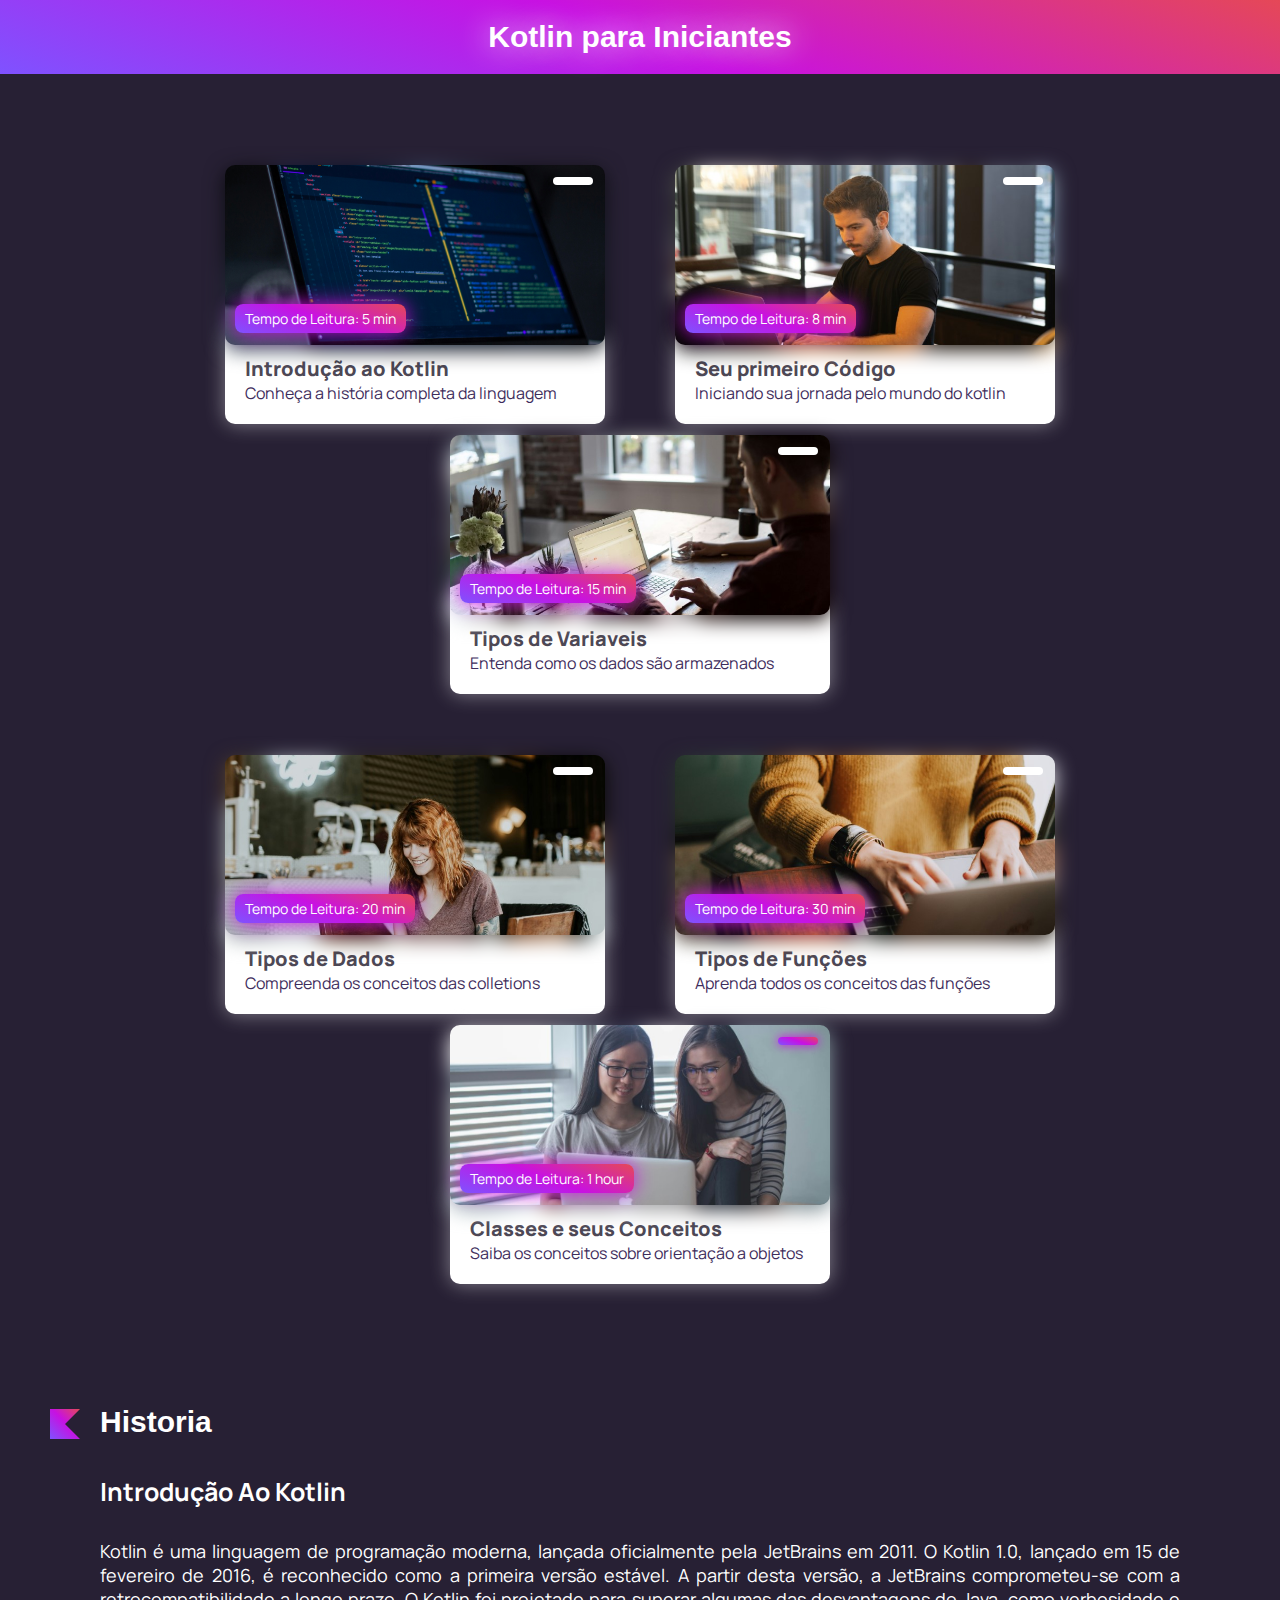
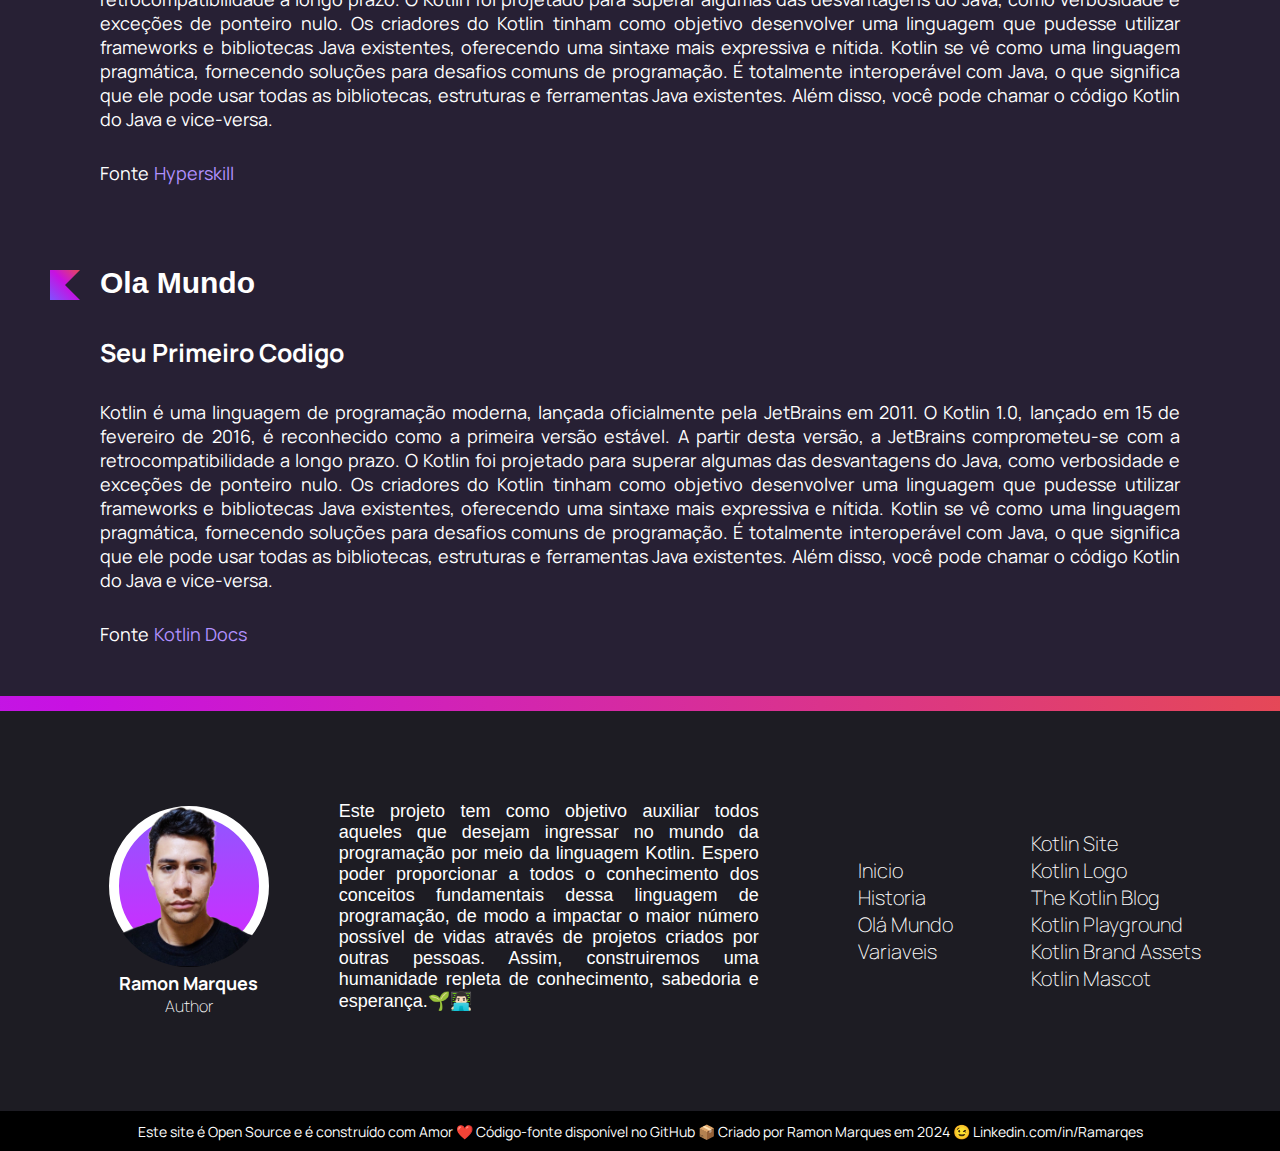
==== classes-e-seus-conceitos.html @ 58fe8369 "criando efeitos de menus" ====
<!DOCTYPE html>
<!-- Idioma usado no site -->
<html lang="pt">
<!--  Cabeçalho onde estão inserido algumas configurações e informações do site -->
<head>
    <!-- Padrão para reconhecimento de caracteres do portugues -->
    <meta charset="UTF-8">
    <!-- Nome do site na guia do navegador -->
    <title>Kotlin para Iniciantes</title>
    <!-- Icone do site na guia do navegador -->
    <link rel="shortcut icon" href="assets/favicon.ico" type="image/x-icon">
    <!-- Estilização do site, cores, tamanho, fontes etc. -->
    <link rel="stylesheet" href="./style.css">
    <!-- Fontes textuais usada para aplicar no estilo do site -->
    <link rel="preconnect" href="https:fonts.googleapis.com">
    <link rel="preconnect" href="https:fonts.gstatic.com" crossorigin>
    <link href="https:fonts.googleapis.com/css2?family=Open+Sans:ital,wght@0,300..800;1,300..800&family=Roboto:ital,wght@0,100;0,300;0,400;0,500;0,700;0,900;1,100;1,300;1,400;1,500;1,700;1,900&display=swap" rel="stylesheet">

    <link rel="preconnect" href="https://fonts.googleapis.com">
<link rel="preconnect" href="https://fonts.gstatic.com" crossorigin>
<link href="https://fonts.googleapis.com/css2?family=Manrope:wght@200..800&display=swap" rel="stylesheet">
</head>
<!-- Area onde é apresentado todo o conteudo do site -->
<body>

     <!-- titulo do site -->
    <header class="header-page">
        <h1 class="title-page">Kotlin para Iniciantes</h1>
    </header>
        <!--  Area dedicada aos cards que mostram os cursos -->
        <div class="cards-sections">
            <!-- Grupo de cards -->
            <!-- Primeira linha de cards -->
            <ul class="card-list">
                 <!-- Card individual -->
                 <!-- Inicio -->
                <a href="index.html" class="link-to-nother-page">
                    <li class="single-card">
                        <div class="image-and-time">
                            <div class="mark-read marked-read"></div>
                            <img src="assets/curse (1).jpg" class="card-image">
                            <img src="assets/curse (1).jpg" class="card-image-blur">
                            <p class="time-to-read">Tempo de Leitura: 5 min</p>
                        </div>
                        <div class="card-title-and-description">
                            <h3 class="card-title">Introdução ao Kotlin</h3>
                            <p class="card-description">Conheça a história completa da linguagem</p>
                        </div>
                    </li>
                </a>    
                <!-- Seu Primeiro Codigo -->
                <a href="seu-primeiro-codigo.html" class="link-to-nother-page">
                    <li class="single-card">
                        <div class="image-and-time">
                            <div class="mark-read marked-read"></div>
                            <img src="assets/curse (2).jpg" class="card-image">
                            <img src="assets/curse (2).jpg" class="card-image-blur">
                            <p class="time-to-read">Tempo de Leitura: 8 min</p>
                        </div>
                        <div class="card-title-and-description">
                            <h3 class="card-title">Seu primeiro Código</h3>
                            <p class="card-description">Iniciando sua jornada pelo mundo do kotlin</p>
                        </div>
                    </li>
                </a>
                <!-- Tipos de Variaveis -->
                <a href="tipos-de-variaveis.html" class="link-to-nother-page">
                    <li class="single-card">
                        <div class="image-and-time">
                            <div class="mark-read marked-read"></div>
                            <img src="assets/curse (3).jpg" class="card-image">
                            <img src="assets/curse (3).jpg" class="card-image-blur">
                            <p class="time-to-read">Tempo de Leitura: 15 min</p>
                        </div>
                        <div class="card-title-and-description">
                            <h3 class="card-title">Tipos de Variaveis</h3>
                            <p class="card-description">Entenda como os dados são armazenados</p>
                        </div>
                    </li>
                </a>
           </ul>
           <!-- Segunda linha de cards -->
           <ul class="card-list">
            <!-- Card individual -->
            <!-- Tipos de Dados -->
                <a href="tipos-de-dados.html" class="link-to-nother-page">
                    <li class="single-card">
                        <div class="image-and-time">
                            <div class="mark-read marked-read"></div>
                            <img src="assets/curse (4).jpg" class="card-image">
                            <img src="assets/curse (4).jpg" class="card-image-blur">
                            <p class="time-to-read">Tempo de Leitura: 20 min</p>
                        </div>
                        <div class="card-title-and-description">
                            <h3 class="card-title">Tipos de Dados</h3>
                            <p class="card-description">Compreenda os conceitos das colletions</p>
                        </div>
                    </li>
                </a>
                <a href="tipos-de-funcoes.html" class="link-to-nother-page">
                    <li class="single-card">
                        <div class="image-and-time">
                            <div class="mark-read marked-read"></div>
                            <img src="assets/curse (5).jpg" class="card-image">
                            <img src="assets/curse (5).jpg" class="card-image-blur">
                            <p class="time-to-read">Tempo de Leitura: 30 min</p>
                        </div>
                        <div class="card-title-and-description">
                            <h3 class="card-title">Tipos de Funções</h3>
                            <p class="card-description">Aprenda todos os conceitos das funções</p>
                        </div>
                    </li>
                </a>    
                <!-- Classes e Seus Conceitos -->
                <a href="classes-e-seus-conceitos.html" class="link-to-nother-page">
                    <li class="single-card">
                        <div class="image-and-time">
                            <div class="mark-read mard-reading"></div>
                            <img src="assets/curse (6).jpg" class="card-image">
                            <img src="assets/curse (6).jpg" class="card-image-blur">
                            <p class="time-to-read">Tempo de Leitura: 1 hour</p>
                        </div>
                        <div class="card-title-and-description">
                            <h3 class="card-title">Classes e seus Conceitos</h3>
                            <p class="card-description">Saiba os conceitos sobre orientação a objetos</p>
                        </div>
                    </li>
                </a>
            </ul>
        </div>


<!-- Modelo base para criar um modulo -->
 <!-- Espaço em volta das seções onde é aplicado a distancia entre os modulos. -->
    <!-- <div class="area-module">
        Cabeçalho do modulo do curso
        <div class="section-header">
            Logo kotlin a lado esquerdo do titulo do modulo do curso
            <img src="./assets/Kotlin Full Color Logo Mark RGB.svg" class="side-logo">
            Titulo do modulo
            <h3 class="section-title">module name</h3>
        </div>
        Conteudo do modulo
        <div class="module-content">
            Titulo do conteudo abordado
            <h3 class="content-curse-title">title content</h3>
            Conteudo do modulo abordado
            <p class="content-curse">
                content here!
            </p>
            fonte de ferencia das informações
            <div class="font-section">
                <p class="fonte-reference">fonte</p>
                <a href="https://" target="_blank" class="fonte-name">name</a>
            </div>
        </div>
    </div> -->

    <!-- Espaço em volta das seções onde é aplicado a distancia entre os modulos. -->
    <div class="area-module" id="historia">
        <!-- Cabeçalho do modulo do curso-->
        <div class="section-header">
            <!-- Logo kotlin a lado esquerdo do titulo do modulo do curso -->
            <img src="./assets/Kotlin Full Color Logo Mark RGB.svg" class="side-logo">
            <!-- Titulo do modulo -->
            <h3 class="section-title">historia</h3>
        </div>
        <!-- Conteudo do modulo -->
        <div class="module-content">
            <!-- Titulo do conteudo abordado -->
            <h3 class="content-curse-title">introdução ao kotlin</h3>
            <!-- Conteudo do modulo abordado -->
            <p class="content-curse">
                Kotlin é uma linguagem de programação moderna, lançada oficialmente pela JetBrains em 2011. O Kotlin 1.0, lançado em 15 de fevereiro de 2016, é reconhecido como a primeira versão estável. A partir desta versão, a JetBrains comprometeu-se com a retrocompatibilidade a longo prazo. O Kotlin foi projetado para superar algumas das desvantagens do Java, como verbosidade e exceções de ponteiro nulo. Os criadores do Kotlin tinham como objetivo desenvolver uma linguagem que pudesse utilizar frameworks e bibliotecas Java existentes, oferecendo uma sintaxe mais expressiva e nítida.
                Kotlin se vê como uma linguagem pragmática, fornecendo soluções para desafios comuns de programação. É totalmente interoperável com Java, o que significa que ele pode usar todas as bibliotecas, estruturas e ferramentas Java existentes. Além disso, você pode chamar o código Kotlin do Java e vice-versa.
           </p>
            <!-- fonte de ferencia das informações -->
            <div class="font-section">
                <p class="fonte-reference">fonte</p>
                <a href="https://hyperskill.org/" target="_blank" class="fonte-name">hyperskill</a>
            </div>
        </div>
    </div>

    <div class="area-module" id="olamundo">
        <!-- Cabeçalho do modulo do curso-->
        <div class="section-header">
            <!-- Logo kotlin a lado esquerdo do titulo do modulo do curso -->
            <img src="./assets/Kotlin Full Color Logo Mark RGB.svg" class="side-logo">
            <!-- Titulo do modulo -->
            <h3 class="section-title">ola mundo</h3>
        </div>
        <!-- Conteudo do modulo -->
        <div class="module-content">
            <!-- Titulo do conteudo abordado -->
            <h3 class="content-curse-title">seu primeiro codigo</h3>
            <!-- Conteudo do modulo abordado -->
            <p class="content-curse">
                Kotlin é uma linguagem de programação moderna, lançada oficialmente pela JetBrains em 2011. O Kotlin 1.0, lançado em 15 de fevereiro de 2016, é reconhecido como a primeira versão estável. A partir desta versão, a JetBrains comprometeu-se com a retrocompatibilidade a longo prazo. O Kotlin foi projetado para superar algumas das desvantagens do Java, como verbosidade e exceções de ponteiro nulo. Os criadores do Kotlin tinham como objetivo desenvolver uma linguagem que pudesse utilizar frameworks e bibliotecas Java existentes, oferecendo uma sintaxe mais expressiva e nítida.
                Kotlin se vê como uma linguagem pragmática, fornecendo soluções para desafios comuns de programação. É totalmente interoperável com Java, o que significa que ele pode usar todas as bibliotecas, estruturas e ferramentas Java existentes. Além disso, você pode chamar o código Kotlin do Java e vice-versa.
           </p>
            <!-- fonte de ferencia das informações -->
            <div class="font-section">
                <p class="fonte-reference">fonte</p>
                <a href="https://kotlinlang.org/docs/kotlin-tour-hello-world.html" target="_blank" class="fonte-name">kotlin docs</a>
            </div>
        </div>
    </div>

  
    <!-- <div id="historia"></div>
        <div class="section-header">
            <img src="./assets/Kotlin Full Color Logo Mark RGB.svg" class="mini-logo">
            <h3 class="module-title">historia</h3>
        </div>
        <div class="about-koltin">
            <p>Kotlin é uma linguagem de programação moderna e versátil que pode ser aplicada em diversas atividades. Aqui estão algumas delas:</p>
            <br>
            <p><strong>📱Desenvolvimento Android:</strong> <br> Em 2017, o time do Android da Google oficialmente anunciou o Kotlin como a principal linguagem de programação para o desenvolvimento de aplicações Android, adicionando-a à lista de linguagens suportadas. Portanto, o Kotlin é amplamente utilizado para criar aplicativos Android.</p>
            <br>
            <p><strong> 👨🏻‍💻Desenvolvimento Web:</strong> <br> O Kotlin também pode ser usado para desenvolver aplicativos web e back-ends. Sua sintaxe semelhante ao Java facilita a transição para desenvolvedores familiarizados com essa linguagem.</p>
            <br>
            <p><strong>🖥️Desenvolvimento Desktop:</strong> <br>  Você pode criar aplicativos desktop usando Kotlin. Ele oferece recursos avançados, como programação funcional e expressões lambda, tornando o desenvolvimento mais eficiente.</p>
            <br>
            <p><strong>☕Desenvolvimento de Aplicações para a JVM:</strong> <br>  O Kotlin é compatível com a plataforma Java e pode ser executado em máquinas virtuais Java (JVM). Isso significa que você pode aproveitar bibliotecas existentes em Java para seus projetos Kotlin.</p>
            <br>
            <p>Em resumo, o Kotlin é uma escolha sólida para desenvolvedores que desejam escrever código de forma concisa, segura e eficiente em várias áreas, incluindo Android, web e desktop! 🚀👩‍💻</p>
        </div>
    <div class="section-header">
        <img src="./assets/Kotlin Full Color Logo Mark RGB.svg" class="mini-logo">
        <h3 class="module-title" id="olamundo">olá mundo</h3>
    </div>
<pre class="box-code">
<span class="fun">fun</span> <span class="main">main</span>() {
    println(<span class="println-text">"Hello, world!"</span>)
    <span class="comment"> Hello, world!</span>
}
</pre>

<div class="section-header">
    <img src="./assets/Kotlin Full Color Logo Mark RGB.svg" class="mini-logo">
    <h3 class="module-title" id="variaveis">variaveis</h3>
</div> -->

<!-- Parte final do site -->
<div class="footer-page">
    <div class="menu-curse">
        <div class="kotlin-curse-description">
            <div class="author-name-photo">
                    <a href="https:www.linkedin.com/in/Ramarqes" target="_blank" class="author-box">
                        <img src="./assets/ramon.png" class="profile-photo" draggable="false"></img>
                    </a>
                <div class="author-infor">
                    <h3 class="author-name">Ramon Marques</h3>  
                    <p class="author-page">Author</p>
                </div>
            </div> 
            <p class="curse-description">Este projeto tem como objetivo auxiliar todos aqueles que desejam ingressar no mundo da programação por meio da linguagem Kotlin. Espero poder proporcionar a todos o conhecimento dos conceitos fundamentais dessa linguagem de programação, de modo a impactar o maior número possível de vidas através de projetos criados por outras pessoas. Assim, construiremos uma humanidade repleta de conhecimento, sabedoria e esperança.<span class="plant">🌱</span><span class="developer">👨🏻‍💻</span></p>
        </div>
        <ul class="menu-curse-list" id="mapa">
            <li><a href="#">inicio</a></li>
            <li><a href="#historia">historia</a></li>
            <li><a href="#olamundo">olá mundo</a></li>
            <li><a href="#variaveis">variaveis</a></li>
        </ul>
        <ul class="menu-curse-list">
            <li><a href="https:kotlinlang.org/" target="_blank">kotlin site</a></li>
            <li><a href="https:resources.jetbrains.com/storage/products/kotlin/docs/kotlin_logos.zip?_gl=1*v9r5ra*_ga*MTM2NjAxMjk1Ny4xNzA3NTg4OTkx*_ga_9J976DJZ68*MTcwNzU4ODk5MS4xLjEuMTcwNzU5MTEyNi41LjAuMA..&_ga=2.67188372.463528049.1707588992-1366012957.1707588991" target="_blank">kotlin logo</a></li>
            <li><a href="https:blog.jetbrains.com/kotlin/" target="_blank">the kotlin blog</a></li>
            <li><a href="https:play.kotlinlang.org/?_gl=1*1tnyzey*_ga*MTM2NjAxMjk1Ny4xNzA3NTg4OTkx*_ga_9J976DJZ68*MTcwNzU4ODk5MS4xLjEuMTcwNzU4OTA2Ni41Mi4wLjA.&_ga=2.162132665.463528049.1707588992-1366012957.1707588991#[base64]" target="_blank">kotlin playground</a></li>
            <li><a href="https:kotlinlang.org/docs/kotlin-brand-assets.html" target="_blank">Kotlin brand assets</a></li>
            <li><a href="https:resources.jetbrains.com/storage/products/kotlin/docs/kotlin_mascot_2.zip?_gl=1*n5h6gu*_ga*NDE5MTMzMjM2LjE3MDgxNDAwMzI.*_ga_9J976DJZ68*MTcwODE0MDAzMi4xLjEuMTcwODE0MDE0OS41Mi4wLjA.&_ga=2.55167659.1201682532.1708140033-419133236.1708140032" target="_blank">kotlin mascot</a></li>
        </ul>
    </div>
    <div class="infor-page">
        <p >Este site é Open Source e é construído com Amor <span class="heart">❤️</span> <a class="github" href="https:github.com/ramonmarqueslima/guia_kotlin_para_iniciantes" target="_blank">Código-fonte disponível no GitHub</a> <span class="box">📦</span> Criado por Ramon Marques em 2024 <span class="wink">😉</span> <a class="linkedin" target="_blank" href="https:www.linkedin.com/in/Ramarqes">Linkedin.com/in/Ramarqes</a></p>
    </div>
</div>
</html>
---- style.css ----
/* Definindo algumas propriodades do site como espaçamento e comportamento */
*{
    margin: 0px;
    padding: 0px;
    animation-name: fadeInOut;
}
html{
    scroll-behavior: smooth;
}
body{
    font-family: "Manrope", sans-serif;
    font-size: 20px;;
    color: #ffffff;
    background-color: #272034;
}
/* Cor de fundo ao selecionar um texto */
::selection{
    color: #ffffff;
    background: #a21fd6;
}

/* Definindo o titulo da pagina */
.header-page{
    display: flex;
    justify-content: center;
    justify-items: center;
    background-image: linear-gradient(20deg, #7F52FF, #C811E2, #E54857);
}
/* Titulo inicial do Site "Kotlin para Iniciantes" */
.title-page{
    font-size: 30px;  
    text-shadow: 0px 0px 30px #ffffff;
    font-family: 'Segoe UI', Tahoma, Geneva, Verdana, sans-serif;
    margin: 20px;
    display: flex;
    justify-content: center;
    justify-items: center;
    user-select: none;
}
/* Definindo o menu de modulos do curso */
@keyframes fadeInOut {
    0% {opacity: 0.1;}
    50% {opacity: 0;}
    100% {opacity: 1;}
}
.cards-sections{
    margin: 100px 50px;
    display: flex;
    flex-direction: column;
    justify-content: center;
    align-items: center;
    gap: 80px;
    -webkit-user-drag: none;
    -webkit-user-modify: read-only;
    -webkit-user-select: none;
    user-select: none;
    -moz-user-select: none;
    animation-name: fadeInOut;
    animation-duration: 0.9s;
    animation-timing-function: ease;
    animation-fill-mode: forwards;
}
/* Linha de cards */
.card-list{
    margin: 10px;
    display: flex;
    flex-direction: row;
    justify-content: center;
    align-items: center;
    text-decoration: none;
    flex-wrap: wrap;
    gap: 50px;
    -webkit-user-drag: none;
    -webkit-user-modify: read-only;
    -webkit-user-select: none;
    user-select: none;
    -moz-user-select: none;
}
/* Link para outra pagina */
.link-to-nother-page{
    text-decoration: none;
}
/* Card Unico */

.single-card{
    margin: 10px;
    display: flex;
    flex-direction: column;
    justify-content: center;
    justify-content: center;
    width: 380px;
    height: 200px;
    border-radius: 10px;
    color: #1B1B1B;
    -webkit-user-drag: none;
    -webkit-user-modify: read-only;
    -webkit-user-select: none;
    -moz-user-select: -moz-none;
    user-select: none;
    -moz-user-select: none;
    transition: all 0.3s;
}
.single-card:hover{
    box-shadow: 0 0px 60px#a62fef;
}
/* Imagem do Card e seu Tempo de leitura */
.image-and-time{
    -webkit-user-drag: none;
    -webkit-user-modify: read-only;
    -webkit-user-select: none;
    user-select: none;
    -moz-user-select: none;
    display: flex;
    flex-direction: column;
    justify-content: center;
}
/* Definindo propriadades da marcação de Leitura */
.mark-read{
    width: 20px;
    position: absolute;
    margin-left: 328px;
    margin-bottom: 148px;
    z-index: 2;
    background-color: #ffffff2d;
    padding: 4px 10px;
    border-radius: 5px;
}
.mard-reading{
    background-image: linear-gradient(20deg, #7F52FF, #C811E2, #E54857);
    box-shadow: 0px 0px 10px #C811E2;
}
.marked-read{
    background-color: #ffffff;
    box-shadow: 0px 0
    px 10px #ffffff;
}
/* Definindo as propridades da imagem dos Cards. */
.card-image{
    -webkit-user-drag: none;
    -webkit-user-modify: read-only;
    -webkit-user-select: none;
    user-select: none;
    -moz-user-select: none;
    width: 380px;
    height: 180px;
    object-fit: cover;
    border-radius: 10px;
    z-index: 1;
}
/* Sobra embaixo de cada imagem do Card */
.card-image-blur{
    -webkit-user-drag: none;
    -webkit-user-modify: read-only;
    -webkit-user-select: none;
    user-select: none;
    -moz-user-select: none;
    margin-top: 10px;
    width: 380px;
    height: 180px;
    object-fit: cover;
    border-radius: 10px;
    z-index: 0;
    position: absolute;
    filter: blur(10px);
}
/* Tempo de leitura */
.time-to-read{
    position: absolute;
    margin-bottom: -128px;
    margin-left: 10px;
    color: #ffffff;
    font-size: 14px;
    z-index: 1;
    background-image: linear-gradient(20deg, #7F52FF, #C811E2, #E54857);
    box-shadow: 0px 0px 20px#C811E2;
    padding: 5px 10px;
    border-radius: 8px;
}
/* Titulo e Descrição do Card */
.card-title-and-description{
    display: flex;
    flex-direction: column;
    justify-content: center;
    padding: 20px;
    background: #ffffff;
    object-fit: cover;
    border-radius: 0px 0px 10px 10px;
    box-shadow: 0px 0px 20px#ffffff70;
    transition: ease-in-out 0.3s;
    margin-top: -10px;

}
/* Ticulo do Card */
.card-title{
    color: #4d4855;
    font-size: 20px;
    font-family: "Manrope", sans-serif;
    font-weight: 800;
    font-style: normal;
}
/* Descrição do Card */
.card-description{
    color: #3e2d5c;
    font-size: 16px;
}


/* Definindo a area em volta de cada modulo */
.area-module{
    animation-duration: 0.9s;
    animation-timing-function: ease;
    animation-fill-mode: forwards;
    margin: 50px;
}

/* Definindo o titulo do modulo */
.section-header{
    height: 100px;
    display: flex;
    flex-direction: row;
    align-items: center;
}
/* Titulo do modulo do curso */
.section-title{
    margin-bottom: 5px;
    text-align: center;
    font-size: 30px;
    font-family: 'Segoe UI', Tahoma, Geneva, Verdana, sans-serif;
    text-transform: capitalize;
}
/* Logo kotlin ao lado no titulo do Modulo */
.side-logo{
    width: 30px;
    margin-right: 20px;
    user-select: none;
    -webkit-user-drag: none;
    -moz-user-select: none;
    -webkit-user-modify: read-only;
}

/* Definindo o conteudo do curso */
.module-content{
    margin-left: 50px;
    margin-right: 50px;
}
.content-curse-title{
    font-size: 25px;
    text-transform: capitalize;
    margin-bottom: 30px;
}
.content-curse{
    font-size: 18px;
    text-align: justify;
    margin-bottom: 30px;
}
/* Definido estilização das fontes de informações */
.font-section{
    display: flex;
    flex-direction: row;
    align-items: center;
    font-size: 18px;
    text-transform: capitalize;
}
/* Nome da fonte de estudo */

/* Link da fonte de estudo*/
.fonte-name{
    transition: ease-in-out 0.3s;
    margin-left: 5px;
    color: #b291ff;
    text-decoration: none;
}
.fonte-name:hover{
    text-shadow: 0px 0px 30px #e978ff;
}











/* .section-header{
    display: flex;
    flex-direction: row;
    align-items: center;
    margin-left: 50px;
    margin: 50px;
    user-select: none;
    -webkit-user-drag: none;
    -moz-user-select: none;
    -webkit-user-modify: read-only;
} */

/* .mini-logo{
    width: 25px;
    user-select: none;
    -webkit-user-drag: none;
    -moz-user-select: none;
    -webkit-user-modify: read-only;
} */
.module-title{
    margin-left: 15px;
    text-transform: capitalize;
    margin-bottom: 3px;
}
.about-koltin{
    margin-left: 90px;
    margin-right: 90px;
    font-size: 18px;
    text-align: justify;
    font-family: 'Segoe UI', Tahoma, Geneva, Verdana, sans-serif;
    font-weight: 100;
}
strong{
    font-weight: 600;
}
.println-text{
    color: #35c78a;
}
.comment{
    color: #8f8f8f;
}
.fun{
    color: #bc8ef5;
}
.main{
    color: rgb(104, 166, 236);
}
.box-code{
    font-size: 16px;
    border-left: 10px solid #ffffff;
    margin-left: 90px;
    margin-right: 90px;
    padding-left: 30px;
    display: block;
}

.footer-page{
    color: #ffffff;
    height: auto;
    background-color: #1d1c23;
}
.author-box{
    margin-top: -50px;
    display: flex;
    flex-direction: column;
    justify-content: center;
    align-items: center;
    width: 140px;
    height: 140px;
    background-image: linear-gradient(180deg, #9156ff, #d427ff);
    border-radius: 100%;
    border: 10px solid #ffffff;
    transition: ease-in-out 0.4s;
}
.author-box:hover{
    width: 160px;
    height: 160px;
    filter: drop-shadow(0px -20px 20px#b22eff);
    border: 0px solid transparent;
}
.profile-photo{ 
    width: 161px;
    height: 161px;
    border-radius: 100%;

}
.author-infor{
    position: absolute;
    display: flex;
    flex-direction: column;
    justify-content: space-evenly;
    align-items: center;
    margin-bottom: -165px;
}
.author-name{
    font-size: 18px;
}
.author-page{
    font-size: 16px;
    text-align: justify;
    font-weight: 100;
}
.menu-curse{
    height: 400px;
    display: flex;
    flex-direction: row;
    justify-content: space-evenly;
    align-items: center;
    border-top-width: 15px;
    border-top-style: solid;
    border-image: linear-gradient(20deg, #7F52FF, #C811E2, #E54857) 1;
}
.kotlin-curse-description{
    display: flex;
    justify-content: space-evenly;
    align-items: center;
    width: 700px;
    height: 300px;
    gap: 30px;
}
.curse-description{
    font-size: 18px;
    text-align: justify;
    font-family: 'Segoe UI', Tahoma, Geneva, Verdana, sans-serif;
    font-weight: 100;
    height: 220px;
    width: 420px;
    padding: 10px;
}
.author-name-photo{
   display: flex;
   align-items: center;
   flex-direction: column;
   justify-content: center;
   width: 200px;
   height: 250px;
}

.menu-curse-list{
    list-style-type: none;
}
.menu-curse-list a{
    text-decoration: none;
    color: #ffffff;
    text-transform: capitalize;
    font-weight: 100;
    transition:  all 0.5s;
}
.infor-page{
    width: auto;
    height: 40px;
    font-size: 14px;
    display: flex;
    flex-direction: row;
    justify-content: center;
    align-items: center;
    background-color: #000000;
}
.developer{
    transition: all 0.5s;
    font-style: normal;
}
.developer:hover{
    cursor: pointer;
    filter: drop-shadow(0px 0px 5px #e4c7ff);
}
.heart{
    transition: all 0.5s;
    font-style: normal;
}
.wink{
    transition: all 0.5s;
}
.plant{
    font-style: normal;
    transition: all 0.5s; 
}
.plant:hover{
    filter: drop-shadow(0px 0px 5px #9af13d);
    cursor: pointer;
}
.box{
    transition: all 0.5s; 
}
.box:hover{
    cursor: pointer;
    filter: drop-shadow(0px 0px 5px #ffda81);
}
.github{
    transition: all 0.5s;
    color: #ffffff;
    text-decoration: none;
}
.github:hover{
    filter: drop-shadow(0px 0px 5px #d289ff);
    color: #d289ff;
}
.heart:hover{
    filter: drop-shadow(0px 0px 5px #ff0050);
    cursor: pointer;
}
.wink:hover{
    filter: drop-shadow(0px 0px 5px #ffc833);
    cursor: pointer;  
}
.linkedin{
    transition: all 0.5s;
    cursor: pointer;
    text-decoration: none;
    color: #ffffff;
}
.linkedin:hover{
    filter: drop-shadow(0px 0px 5px #0096ff);
    color: #0096ff;
}

a:hover{
    color: #ca74ff;
}
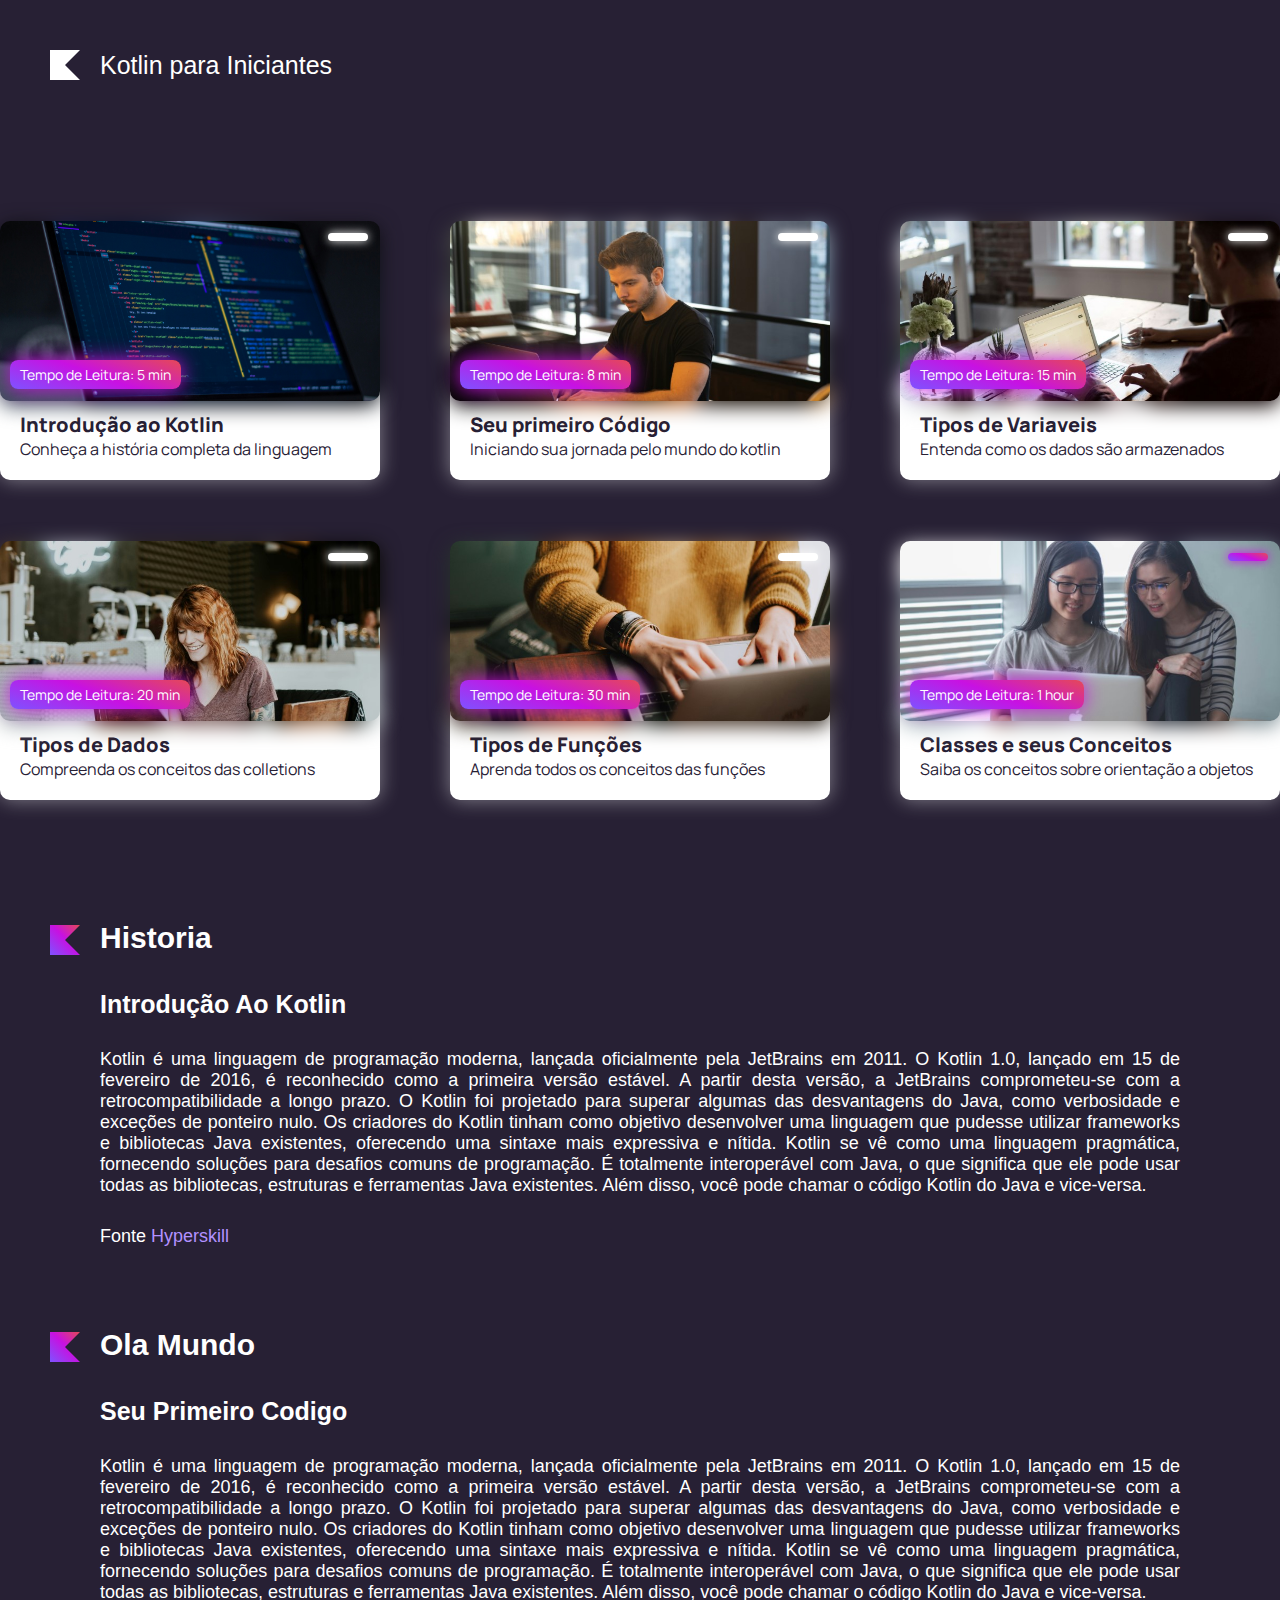
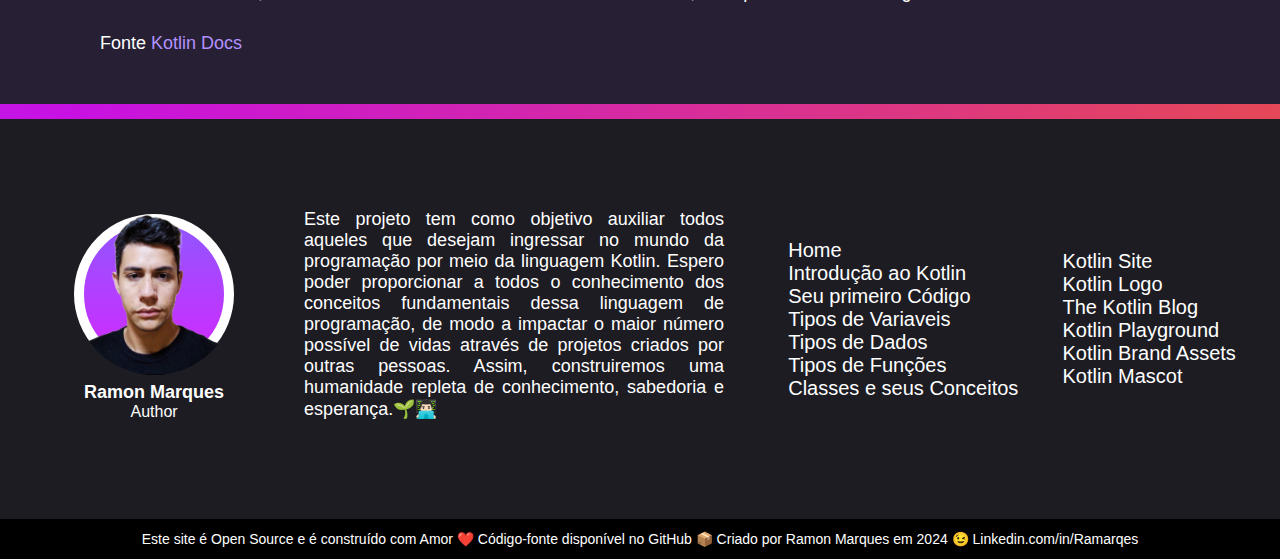
==== commit e674ae2e: "criando a pagina inicial" ====
--- a/classes-e-seus-conceitos.html
+++ b/classes-e-seus-conceitos.html
@@ -23,18 +23,21 @@
 <!-- Area onde é apresentado todo o conteudo do site -->
 <body>
 
-     <!-- titulo do site -->
+    <!-- titulo do site -->
     <header class="header-page">
-        <h1 class="title-page">Kotlin para Iniciantes</h1>
+        <a href="index.html" class="link-index">
+            <img class="mini-logo-title-page" src="./assets/Kotlin Monochrome Logo White Mark RGB.svg">
+            <h1 class="title-page">Kotlin para Iniciantes</h1>
+        </a>
     </header>
         <!--  Area dedicada aos cards que mostram os cursos -->
         <div class="cards-sections">
             <!-- Grupo de cards -->
             <!-- Primeira linha de cards -->
             <ul class="card-list">
-                 <!-- Card individual -->
-                 <!-- Inicio -->
-                <a href="index.html" class="link-to-nother-page">
+                <!-- Card individual -->
+                <!-- Introdução ao Kotlin -->
+                <a href="introducao-ao-kotlin.html" class="link-to-nother-page">
                     <li class="single-card">
                         <div class="image-and-time">
                             <div class="mark-read marked-read"></div>
@@ -258,18 +261,21 @@
             <p class="curse-description">Este projeto tem como objetivo auxiliar todos aqueles que desejam ingressar no mundo da programação por meio da linguagem Kotlin. Espero poder proporcionar a todos o conhecimento dos conceitos fundamentais dessa linguagem de programação, de modo a impactar o maior número possível de vidas através de projetos criados por outras pessoas. Assim, construiremos uma humanidade repleta de conhecimento, sabedoria e esperança.<span class="plant">🌱</span><span class="developer">👨🏻‍💻</span></p>
         </div>
         <ul class="menu-curse-list" id="mapa">
-            <li><a href="#">inicio</a></li>
-            <li><a href="#historia">historia</a></li>
-            <li><a href="#olamundo">olá mundo</a></li>
-            <li><a href="#variaveis">variaveis</a></li>
+            <li><a href="index.html">Home</a></li>
+            <li><a href="introducao-ao-kotlin.html">Introdução ao Kotlin</a></li>
+            <li><a href="seu-primeiro-codigo.html">Seu primeiro Código</a></li>
+            <li><a href="tipos-de-variaveis.html">Tipos de Variaveis</a></li>
+            <li><a href="tipos-de-dados.html">Tipos de Dados</a></li>
+            <li><a href="tipos-de-funcoes.html">Tipos de Funções</a></li>
+            <li><a href="tipos-de-funcoes.html">Classes e seus Conceitos</a></li>
         </ul>
         <ul class="menu-curse-list">
-            <li><a href="https:kotlinlang.org/" target="_blank">kotlin site</a></li>
-            <li><a href="https:resources.jetbrains.com/storage/products/kotlin/docs/kotlin_logos.zip?_gl=1*v9r5ra*_ga*MTM2NjAxMjk1Ny4xNzA3NTg4OTkx*_ga_9J976DJZ68*MTcwNzU4ODk5MS4xLjEuMTcwNzU5MTEyNi41LjAuMA..&_ga=2.67188372.463528049.1707588992-1366012957.1707588991" target="_blank">kotlin logo</a></li>
-            <li><a href="https:blog.jetbrains.com/kotlin/" target="_blank">the kotlin blog</a></li>
-            <li><a href="https:play.kotlinlang.org/?_gl=1*1tnyzey*_ga*MTM2NjAxMjk1Ny4xNzA3NTg4OTkx*_ga_9J976DJZ68*MTcwNzU4ODk5MS4xLjEuMTcwNzU4OTA2Ni41Mi4wLjA.&_ga=2.162132665.463528049.1707588992-1366012957.1707588991#[base64]" target="_blank">kotlin playground</a></li>
-            <li><a href="https:kotlinlang.org/docs/kotlin-brand-assets.html" target="_blank">Kotlin brand assets</a></li>
-            <li><a href="https:resources.jetbrains.com/storage/products/kotlin/docs/kotlin_mascot_2.zip?_gl=1*n5h6gu*_ga*NDE5MTMzMjM2LjE3MDgxNDAwMzI.*_ga_9J976DJZ68*MTcwODE0MDAzMi4xLjEuMTcwODE0MDE0OS41Mi4wLjA.&_ga=2.55167659.1201682532.1708140033-419133236.1708140032" target="_blank">kotlin mascot</a></li>
+            <li><a href="https:kotlinlang.org/" target="_blank">Kotlin Site</a></li>
+            <li><a href="https:resources.jetbrains.com/storage/products/kotlin/docs/kotlin_logos.zip?_gl=1*v9r5ra*_ga*MTM2NjAxMjk1Ny4xNzA3NTg4OTkx*_ga_9J976DJZ68*MTcwNzU4ODk5MS4xLjEuMTcwNzU5MTEyNi41LjAuMA..&_ga=2.67188372.463528049.1707588992-1366012957.1707588991" target="_blank">Kotlin Logo</a></li>
+            <li><a href="https:blog.jetbrains.com/kotlin/" target="_blank">The Kotlin Blog</a></li>
+            <li><a href="https:play.kotlinlang.org/?_gl=1*1tnyzey*_ga*MTM2NjAxMjk1Ny4xNzA3NTg4OTkx*_ga_9J976DJZ68*MTcwNzU4ODk5MS4xLjEuMTcwNzU4OTA2Ni41Mi4wLjA.&_ga=2.162132665.463528049.1707588992-1366012957.1707588991#[base64]" target="_blank">Kotlin Playground</a></li>
+            <li><a href="https:kotlinlang.org/docs/kotlin-brand-assets.html" target="_blank">Kotlin Brand Assets</a></li>
+            <li><a href="https:resources.jetbrains.com/storage/products/kotlin/docs/kotlin_mascot_2.zip?_gl=1*n5h6gu*_ga*NDE5MTMzMjM2LjE3MDgxNDAwMzI.*_ga_9J976DJZ68*MTcwODE0MDAzMi4xLjEuMTcwODE0MDE0OS41Mi4wLjA.&_ga=2.55167659.1201682532.1708140033-419133236.1708140032" target="_blank">Kotlin Mascot</a></li>
         </ul>
     </div>
     <div class="infor-page">
--- a/style.css
+++ b/style.css
@@ -2,17 +2,17 @@
 *{
     margin: 0px;
     padding: 0px;
-    animation-name: fadeInOut;
 }
 html{
     scroll-behavior: smooth;
 }
 body{
-    font-family: "Manrope", sans-serif;
+    font-family: 'Segoe UI', Tahoma, Geneva, Verdana, sans-serif;
     font-size: 20px;;
     color: #ffffff;
     background-color: #272034;
 }
+
 /* Cor de fundo ao selecionar um texto */
 ::selection{
     color: #ffffff;
@@ -21,29 +21,46 @@
 
 /* Definindo o titulo da pagina */
 .header-page{
-    display: flex;
-    justify-content: center;
+    padding: 50px;
+    display: flex;
     justify-items: center;
-    background-image: linear-gradient(20deg, #7F52FF, #C811E2, #E54857);
+    align-items: center;
+    flex-direction: row;
+}
+.link-index{
+    gap: 20px;
+    display: flex;
+    justify-items: center;
+    align-items: center;
+    flex-direction: row;
+    color: #ffffff;
+    text-decoration: none;
+}
+.mini-logo-title-page{
+    animation-name: fadeInOut;
+    animation-duration: 0.7s;
+    animation-timing-function: ease-in-out;
+    animation-fill-mode: forwards;
+    width: 30px;
+    user-select: none;
+    -webkit-user-drag: none;
+    -moz-user-select: none;
+    -webkit-user-modify: read-only;
 }
 /* Titulo inicial do Site "Kotlin para Iniciantes" */
 .title-page{
-    font-size: 30px;  
-    text-shadow: 0px 0px 30px #ffffff;
-    font-family: 'Segoe UI', Tahoma, Geneva, Verdana, sans-serif;
-    margin: 20px;
-    display: flex;
-    justify-content: center;
-    justify-items: center;
-    user-select: none;
+    font-weight: 100;
+    font-size: 25px;  
+    font-family: 'Segoe UI', Tahoma, Geneva, Verdana, sans-serif;
+    transition: all 0.3s;
 }
 /* Definindo o menu de modulos do curso */
 @keyframes fadeInOut {
-    0% {opacity: 0.1;}
-    50% {opacity: 0;}
+    0% {opacity: 0;}
     100% {opacity: 1;}
 }
 .cards-sections{
+    font-family: "Manrope", sans-serif;
     margin: 100px 50px;
     display: flex;
     flex-direction: column;
@@ -56,8 +73,8 @@
     user-select: none;
     -moz-user-select: none;
     animation-name: fadeInOut;
-    animation-duration: 0.9s;
-    animation-timing-function: ease;
+    animation-duration: 0.7s;
+    animation-timing-function: ease-in-out;
     animation-fill-mode: forwards;
 }
 /* Linha de cards */
@@ -68,7 +85,6 @@
     justify-content: center;
     align-items: center;
     text-decoration: none;
-    flex-wrap: wrap;
     gap: 50px;
     -webkit-user-drag: none;
     -webkit-user-modify: read-only;
@@ -124,15 +140,26 @@
     background-color: #ffffff2d;
     padding: 4px 10px;
     border-radius: 5px;
+    animation-name: fadeInOut;
+    animation-duration: 0.7s;
+    animation-timing-function: ease-in-out;
+    animation-fill-mode: forwards;
 }
 .mard-reading{
     background-image: linear-gradient(20deg, #7F52FF, #C811E2, #E54857);
     box-shadow: 0px 0px 10px #C811E2;
+    animation-name: fadeIn;
+    animation-duration: 0.7s;
+    animation-timing-function: ease-in-out;
+    animation-fill-mode: forwards;
 }
 .marked-read{
     background-color: #ffffff;
-    box-shadow: 0px 0
-    px 10px #ffffff;
+    box-shadow: 0px 0px 10px #ffffff;
+    animation-name: fadeInOut;
+    animation-duration: 0.7s;
+    animation-timing-function: ease-in-out;
+    animation-fill-mode: forwards;
 }
 /* Definindo as propridades da imagem dos Cards. */
 .card-image{
@@ -192,7 +219,7 @@
 }
 /* Ticulo do Card */
 .card-title{
-    color: #4d4855;
+    color: #272034;
     font-size: 20px;
     font-family: "Manrope", sans-serif;
     font-weight: 800;
@@ -200,15 +227,95 @@
 }
 /* Descrição do Card */
 .card-description{
-    color: #3e2d5c;
+    color: #272034;
     font-size: 16px;
 }
 
+/* Definindo a pagina de Apresentação */
+.introducing-page{
+    display: flex;
+    flex-direction: row;
+    align-items: center;
+    justify-content: space-between;
+    margin: 50px;
+}
+.left-introduction{
+    display: flex;
+    justify-content: center;
+    flex-direction: column;
+    margin-right: 40px;
+}
+.left-introduction-title{
+    font-family: "Manrope", sans-serif;
+    font-size: 60px;
+    background-image: linear-gradient(-20deg, #8a48fb, #ffffff);
+    background-clip: text;
+    -webkit-background-clip: text;
+    -webkit-text-fill-color: transparent;
+}
+.left-introduction-title::selection{
+    -webkit-background-clip: text;
+    -webkit-text-fill-color: #ffffff;
+}
+
+.left-introduction-impact-frase{
+    font-size: 40px;
+    font-weight: 100;
+    font-family: 'Segoe UI', Tahoma, Geneva, Verdana, sans-serif;
+}
+.left-introduction-description{
+    font-size: 25px;
+    margin-top: 20px;
+    font-weight: 100;
+    font-family: 'Segoe UI', Tahoma, Geneva, Verdana, sans-serif;
+}
+.img-right-introduction{
+    border-radius: 15px;
+    z-index: 1;
+}
+.img-right-introduction-blur{
+    z-index: -1;
+    position: absolute;
+    filter: blur(30px);
+    margin-top: 10px;
+    right: 100px;
+}
+/* Deifindo as propriedades da area "Por que devo aprender Kotlin?" */
+.why-study-kotlin{
+    display: flex;
+    flex-direction: row;
+    gap: 20px; 
+    padding: 50px;
+}
+.why-title{
+    margin-left: 50px;
+    font-size: 30px;
+    font-family: "Manrope", sans-serif;
+}
+.why-explanation{
+    padding: 20px;
+    border-radius: 10px;
+    border: 1px solid #4a405e;
+    width: 270px;
+    font-size: 20px;
+    font-family: 'Segoe UI', Tahoma, Geneva, Verdana, sans-serif;
+    font-weight: 100;
+    background-color: #332a46;
+}
+.why-explanation:hover{
+    color: #ffffff;
+    background-color: #8a48fb;
+}
+.why-explanation-strong{
+    font-weight: 700;
+    color: #ffffff;
+}
 
 /* Definindo a area em volta de cada modulo */
 .area-module{
-    animation-duration: 0.9s;
-    animation-timing-function: ease;
+    animation-name: fadeInOut;
+    animation-duration: 0.7s;
+    animation-timing-function: ease-in-out;
     animation-fill-mode: forwards;
     margin: 50px;
 }
@@ -428,7 +535,6 @@
 .menu-curse-list a{
     text-decoration: none;
     color: #ffffff;
-    text-transform: capitalize;
     font-weight: 100;
     transition:  all 0.5s;
 }
@@ -499,7 +605,6 @@
     filter: drop-shadow(0px 0px 5px #0096ff);
     color: #0096ff;
 }
-
 a:hover{
-    color: #ca74ff;
-}
+    color: #9c4fff;
+}
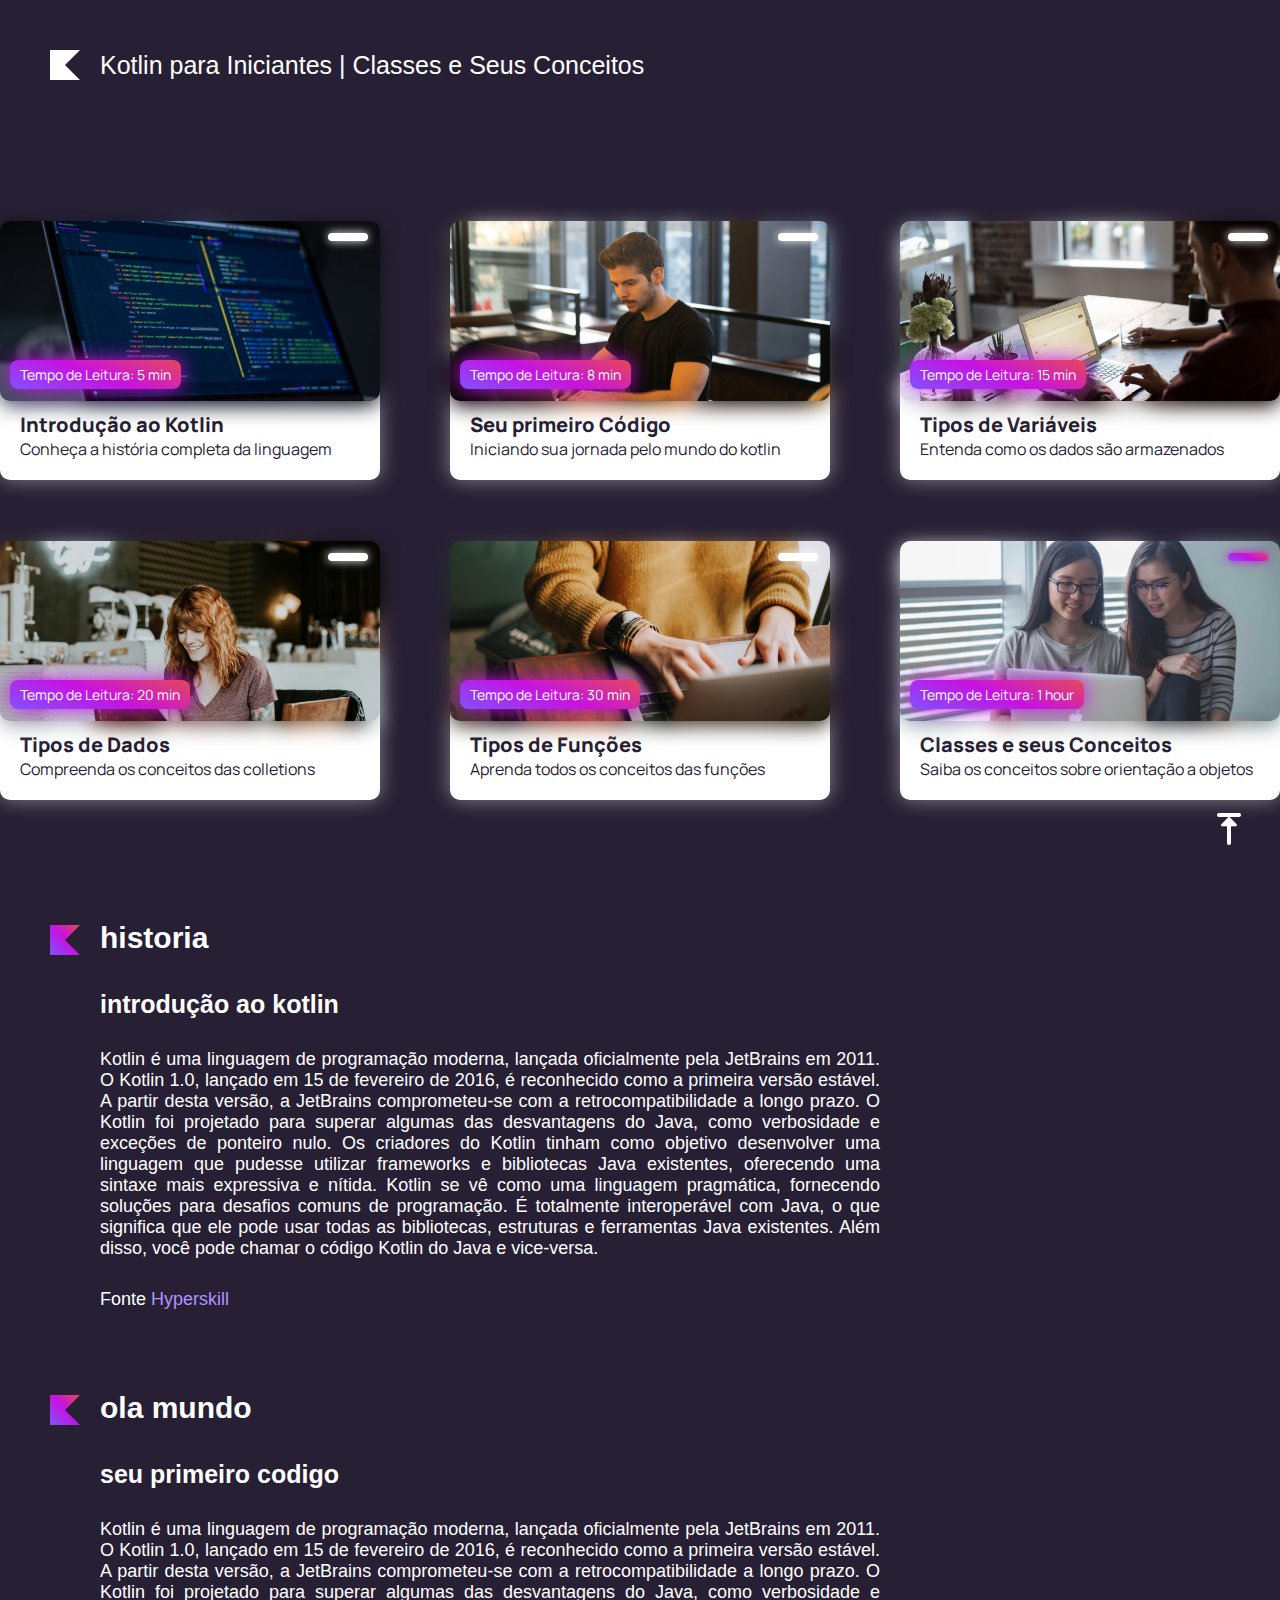
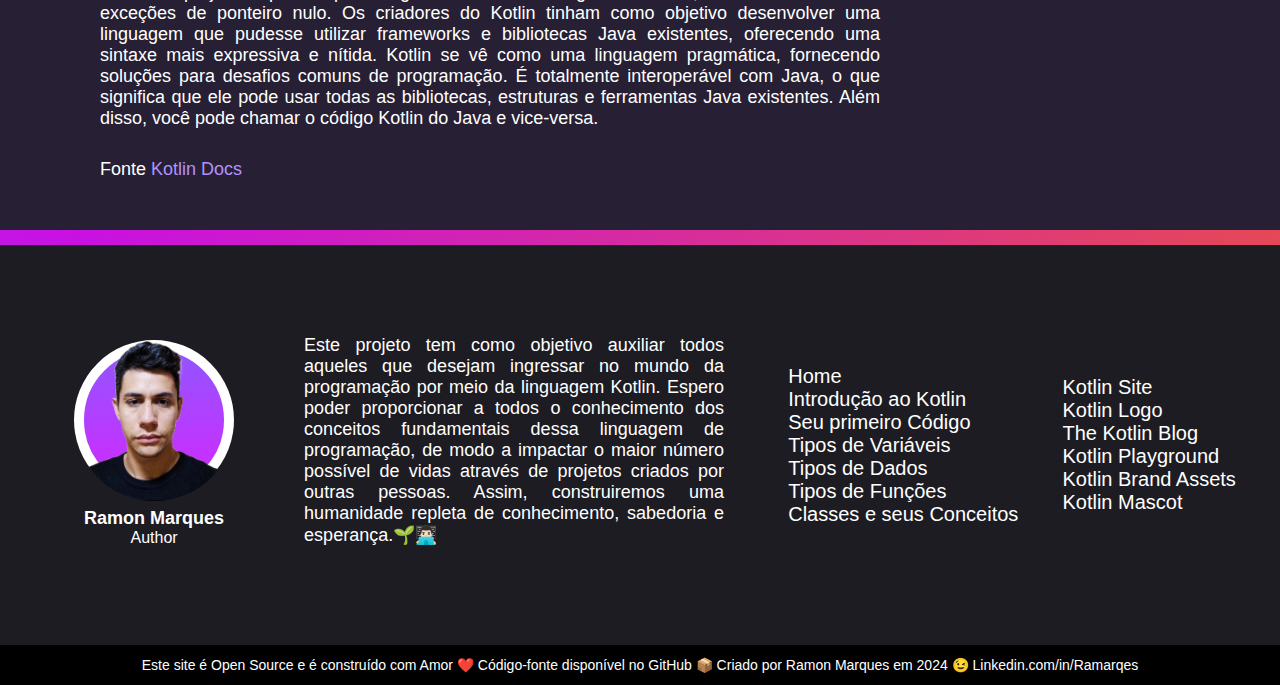
==== commit 5add3022: "criando o menu lateral" ====
--- a/classes-e-seus-conceitos.html
+++ b/classes-e-seus-conceitos.html
@@ -27,7 +27,7 @@
     <header class="header-page">
         <a href="index.html" class="link-index">
             <img class="mini-logo-title-page" src="./assets/Kotlin Monochrome Logo White Mark RGB.svg">
-            <h1 class="title-page">Kotlin para Iniciantes</h1>
+            <h1 class="title-page">Kotlin para Iniciantes | Classes e Seus Conceitos</h1>
         </a>
     </header>
         <!--  Area dedicada aos cards que mostram os cursos -->
@@ -40,7 +40,7 @@
                 <a href="introducao-ao-kotlin.html" class="link-to-nother-page">
                     <li class="single-card">
                         <div class="image-and-time">
-                            <div class="mark-read marked-read"></div>
+                            <div class="mark-read-transparent mark-read-done"></div>
                             <img src="assets/curse (1).jpg" class="card-image">
                             <img src="assets/curse (1).jpg" class="card-image-blur">
                             <p class="time-to-read">Tempo de Leitura: 5 min</p>
@@ -55,7 +55,7 @@
                 <a href="seu-primeiro-codigo.html" class="link-to-nother-page">
                     <li class="single-card">
                         <div class="image-and-time">
-                            <div class="mark-read marked-read"></div>
+                            <div class="mark-read-transparent mark-read-done"></div>
                             <img src="assets/curse (2).jpg" class="card-image">
                             <img src="assets/curse (2).jpg" class="card-image-blur">
                             <p class="time-to-read">Tempo de Leitura: 8 min</p>
@@ -66,17 +66,17 @@
                         </div>
                     </li>
                 </a>
-                <!-- Tipos de Variaveis -->
+                <!-- Tipos de Variáveis -->
                 <a href="tipos-de-variaveis.html" class="link-to-nother-page">
                     <li class="single-card">
                         <div class="image-and-time">
-                            <div class="mark-read marked-read"></div>
+                            <div class="mark-read-transparent mark-read-done"></div>
                             <img src="assets/curse (3).jpg" class="card-image">
                             <img src="assets/curse (3).jpg" class="card-image-blur">
                             <p class="time-to-read">Tempo de Leitura: 15 min</p>
                         </div>
                         <div class="card-title-and-description">
-                            <h3 class="card-title">Tipos de Variaveis</h3>
+                            <h3 class="card-title">Tipos de Variáveis</h3>
                             <p class="card-description">Entenda como os dados são armazenados</p>
                         </div>
                     </li>
@@ -89,7 +89,7 @@
                 <a href="tipos-de-dados.html" class="link-to-nother-page">
                     <li class="single-card">
                         <div class="image-and-time">
-                            <div class="mark-read marked-read"></div>
+                            <div class="mark-read-transparent mark-read-done"></div>
                             <img src="assets/curse (4).jpg" class="card-image">
                             <img src="assets/curse (4).jpg" class="card-image-blur">
                             <p class="time-to-read">Tempo de Leitura: 20 min</p>
@@ -103,7 +103,7 @@
                 <a href="tipos-de-funcoes.html" class="link-to-nother-page">
                     <li class="single-card">
                         <div class="image-and-time">
-                            <div class="mark-read marked-read"></div>
+                            <div class="mark-read-transparent mark-read-done"></div>
                             <img src="assets/curse (5).jpg" class="card-image">
                             <img src="assets/curse (5).jpg" class="card-image-blur">
                             <p class="time-to-read">Tempo de Leitura: 30 min</p>
@@ -118,7 +118,7 @@
                 <a href="classes-e-seus-conceitos.html" class="link-to-nother-page">
                     <li class="single-card">
                         <div class="image-and-time">
-                            <div class="mark-read mard-reading"></div>
+                            <div class="mark-read-transparent mark-reading-colored"></div>
                             <img src="assets/curse (6).jpg" class="card-image">
                             <img src="assets/curse (6).jpg" class="card-image-blur">
                             <p class="time-to-read">Tempo de Leitura: 1 hour</p>
@@ -242,8 +242,14 @@
 
 <div class="section-header">
     <img src="./assets/Kotlin Full Color Logo Mark RGB.svg" class="mini-logo">
-    <h3 class="module-title" id="variaveis">variaveis</h3>
+    <h3 class="module-title" id="variáveis">variáveis</h3>
 </div> -->
+
+<div class="go-to-top-page">
+    <a class="link-go-to-top-page" href="#">
+        <img src="./assets/arrow-alt-to-top.png">
+    </a>
+</div>
 
 <!-- Parte final do site -->
 <div class="footer-page">
@@ -264,7 +270,7 @@
             <li><a href="index.html">Home</a></li>
             <li><a href="introducao-ao-kotlin.html">Introdução ao Kotlin</a></li>
             <li><a href="seu-primeiro-codigo.html">Seu primeiro Código</a></li>
-            <li><a href="tipos-de-variaveis.html">Tipos de Variaveis</a></li>
+            <li><a href="tipos-de-variáveis.html">Tipos de Variáveis</a></li>
             <li><a href="tipos-de-dados.html">Tipos de Dados</a></li>
             <li><a href="tipos-de-funcoes.html">Tipos de Funções</a></li>
             <li><a href="tipos-de-funcoes.html">Classes e seus Conceitos</a></li>
--- a/style.css
+++ b/style.css
@@ -54,6 +54,64 @@
     font-family: 'Segoe UI', Tahoma, Geneva, Verdana, sans-serif;
     transition: all 0.3s;
 }
+
+/* Deficindo a barra lateral do guia de conteudos */
+.side-content-guide{
+    background-color: #272034;
+    display: flex;
+    justify-content: center;
+    flex-direction: column;
+    justify-content: center;
+    float: right;
+    position: -webkit-sticky; 
+    position: sticky;
+    top: 50px;
+    right: 50px;
+    z-index: 5;
+    border-left: 1px solid #ffffff86;
+}
+.side-content-guide a{
+    text-decoration: none;
+    color: #ffffff;
+}
+.side-content-guide-logo-title{
+    display: flex;
+    flex-direction: column;
+    justify-content: center;
+}
+.side-logo-guide{
+    width: 30px;
+    user-select: none;
+    -webkit-user-drag: none;
+    -moz-user-select: none;
+    -webkit-user-modify: read-only;
+    margin-bottom: 10px;
+}
+
+.side-content-guide-links{
+    margin-left: -2px;
+}
+
+.title-side-content{
+    cursor: pointer;
+    transition: all 0.3s;
+    padding: 5px 20px;
+    border-left: 3px solid transparent;
+    font-weight: 600; 
+}
+.side-content{
+    cursor: pointer;
+    transition: all 0.3s;
+    padding: 5px 20px;
+    font-weight: 100;
+    border-left: 3px solid transparent;
+    }
+.title-side-content:hover, .side-content:hover{
+    color: #bf67ff;
+    border-left: 3px solid #bf67ff;
+}
+
+
 /* Definindo o menu de modulos do curso */
 @keyframes fadeInOut {
     0% {opacity: 0;}
@@ -131,7 +189,7 @@
     justify-content: center;
 }
 /* Definindo propriadades da marcação de Leitura */
-.mark-read{
+.mark-read-transparent{
     width: 20px;
     position: absolute;
     margin-left: 328px;
@@ -145,7 +203,7 @@
     animation-timing-function: ease-in-out;
     animation-fill-mode: forwards;
 }
-.mard-reading{
+.mark-reading-colored{
     background-image: linear-gradient(20deg, #7F52FF, #C811E2, #E54857);
     box-shadow: 0px 0px 10px #C811E2;
     animation-name: fadeIn;
@@ -153,7 +211,7 @@
     animation-timing-function: ease-in-out;
     animation-fill-mode: forwards;
 }
-.marked-read{
+.mark-read-done{
     background-color: #ffffff;
     box-shadow: 0px 0px 10px #ffffff;
     animation-name: fadeInOut;
@@ -247,8 +305,8 @@
 }
 .left-introduction-title{
     font-family: "Manrope", sans-serif;
-    font-size: 60px;
-    background-image: linear-gradient(-20deg, #8a48fb, #ffffff);
+    font-size: 80px;
+    background-image: linear-gradient(-20deg, #ff6c08, #f35796, #b864b9, #587bcf);
     background-clip: text;
     -webkit-background-clip: text;
     -webkit-text-fill-color: transparent;
@@ -259,18 +317,23 @@
 }
 
 .left-introduction-impact-frase{
-    font-size: 40px;
+    font-size: 50px;
     font-weight: 100;
     font-family: 'Segoe UI', Tahoma, Geneva, Verdana, sans-serif;
 }
 .left-introduction-description{
     font-size: 25px;
     margin-top: 20px;
-    font-weight: 100;
-    font-family: 'Segoe UI', Tahoma, Geneva, Verdana, sans-serif;
+    font-family: 'Segoe UI', Tahoma, Geneva, Verdana, sans-serif;
+}
+.right-introduction{
+    display: flex;
+    justify-content: center;
+    flex-direction: column;
+    align-items: center;
 }
 .img-right-introduction{
-    border-radius: 15px;
+    border-radius: 20px;
     z-index: 1;
 }
 .img-right-introduction-blur{
@@ -304,7 +367,7 @@
 }
 .why-explanation:hover{
     color: #ffffff;
-    background-color: #8a48fb;
+    background-image: linear-gradient(150deg, #7F52FF, #C811E2, #E54857);
 }
 .why-explanation-strong{
     font-weight: 700;
@@ -313,11 +376,11 @@
 
 /* Definindo a area em volta de cada modulo */
 .area-module{
+    margin: 50px;
     animation-name: fadeInOut;
     animation-duration: 0.7s;
     animation-timing-function: ease-in-out;
     animation-fill-mode: forwards;
-    margin: 50px;
 }
 
 /* Definindo o titulo do modulo */
@@ -333,7 +396,6 @@
     text-align: center;
     font-size: 30px;
     font-family: 'Segoe UI', Tahoma, Geneva, Verdana, sans-serif;
-    text-transform: capitalize;
 }
 /* Logo kotlin ao lado no titulo do Modulo */
 .side-logo{
@@ -349,16 +411,18 @@
 .module-content{
     margin-left: 50px;
     margin-right: 50px;
+    margin-bottom: 25px;
 }
 .content-curse-title{
+    font-weight: 600;
     font-size: 25px;
-    text-transform: capitalize;
     margin-bottom: 30px;
 }
 .content-curse{
     font-size: 18px;
     text-align: justify;
     margin-bottom: 30px;
+    margin-right: 300px;
 }
 /* Definido estilização das fontes de informações */
 .font-section{
@@ -447,6 +511,30 @@
     display: block;
 }
 
+.go-to-top-page{
+    animation-name: fadeInOut;
+    animation-duration: 0.7s;
+    animation-timing-function: ease-in-out;
+    animation-fill-mode: forwards;
+    position: fixed;
+    bottom: 40px;
+    right: 0px;
+    z-index: 5;
+    display: flex;
+    justify-content: center;
+    align-items: center;
+    cursor: pointer;
+    border-radius: 15px 0px 0px 15px;
+    background-color: #ffffff00;
+}
+.link-go-to-top-page{
+   margin-right: 5px;
+   padding: 15px 30px 10px 10px;
+}
+.go-to-top-page:hover{
+    background-color: #bf67ff;
+    opacity: 100%;
+}
 .footer-page{
     color: #ffffff;
     height: auto;
@@ -606,5 +694,5 @@
     color: #0096ff;
 }
 a:hover{
-    color: #9c4fff;
-}
+    color: #bf67ff;
+}
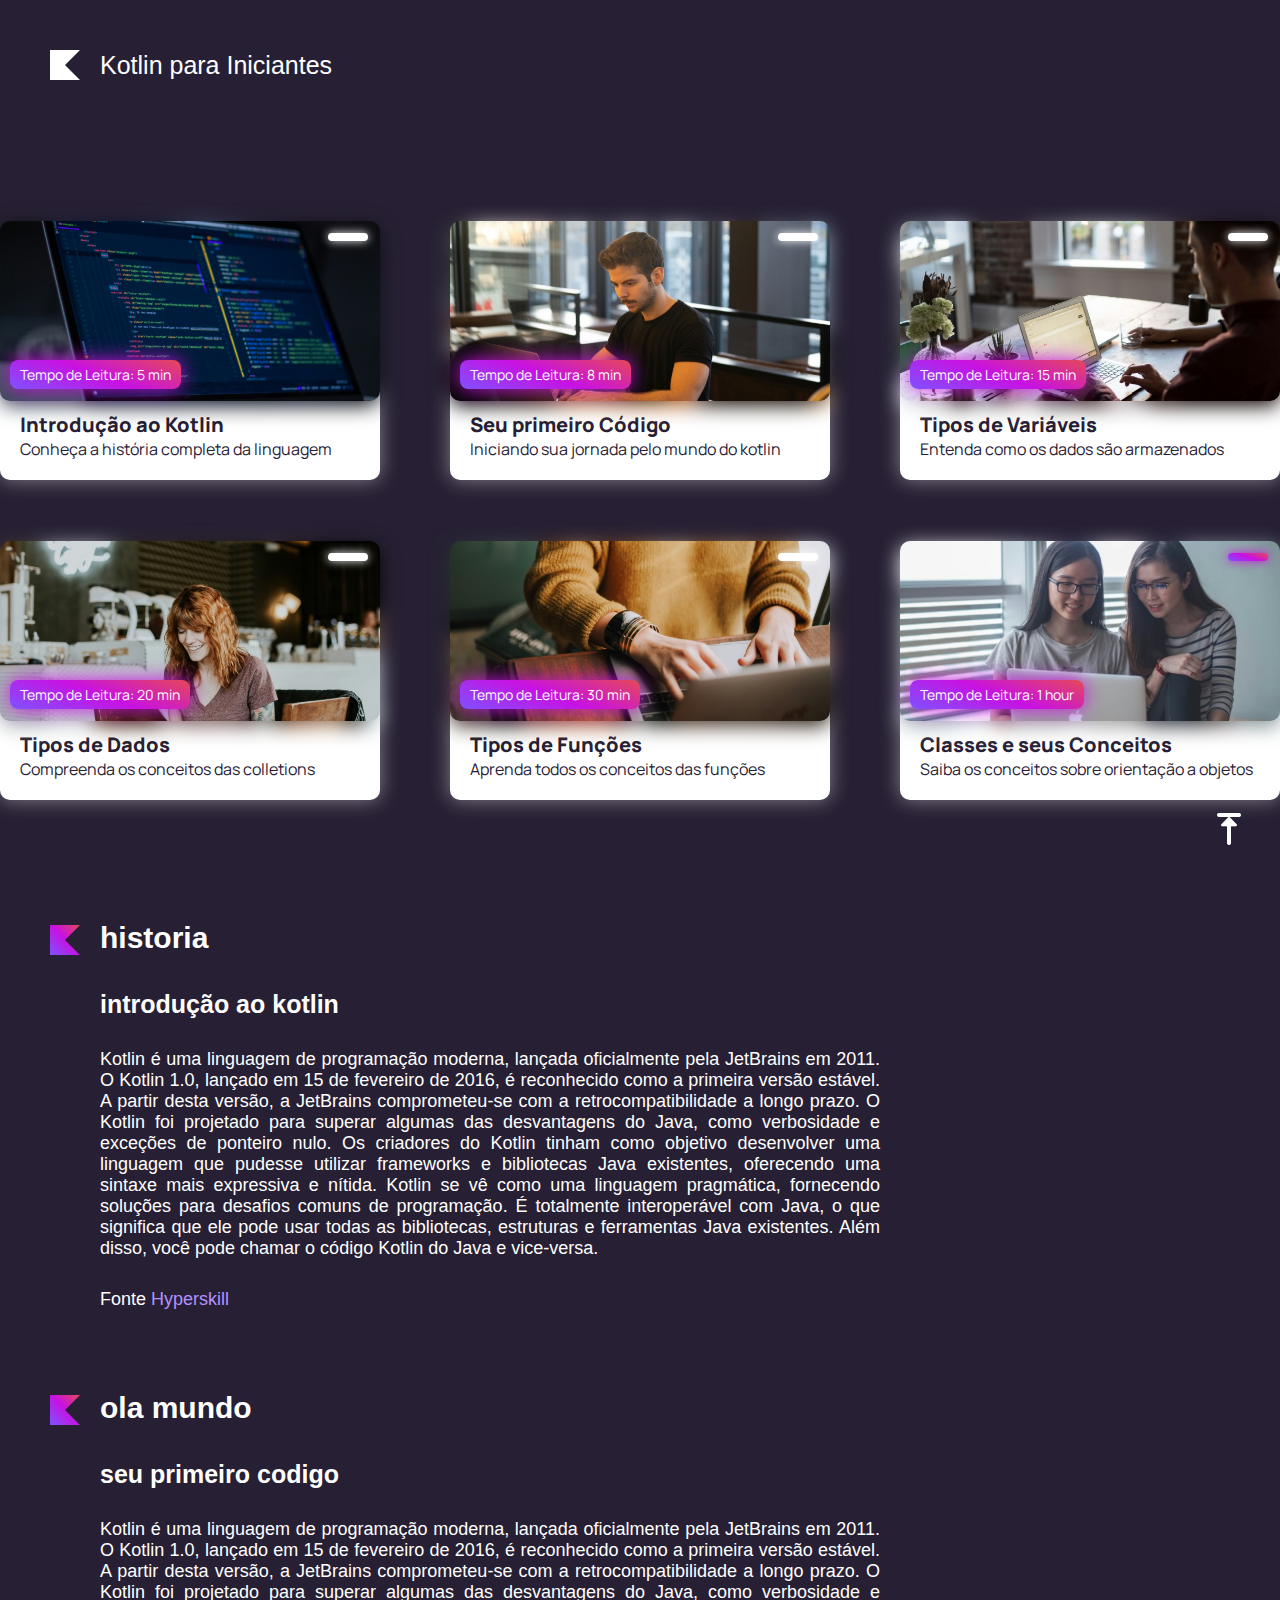
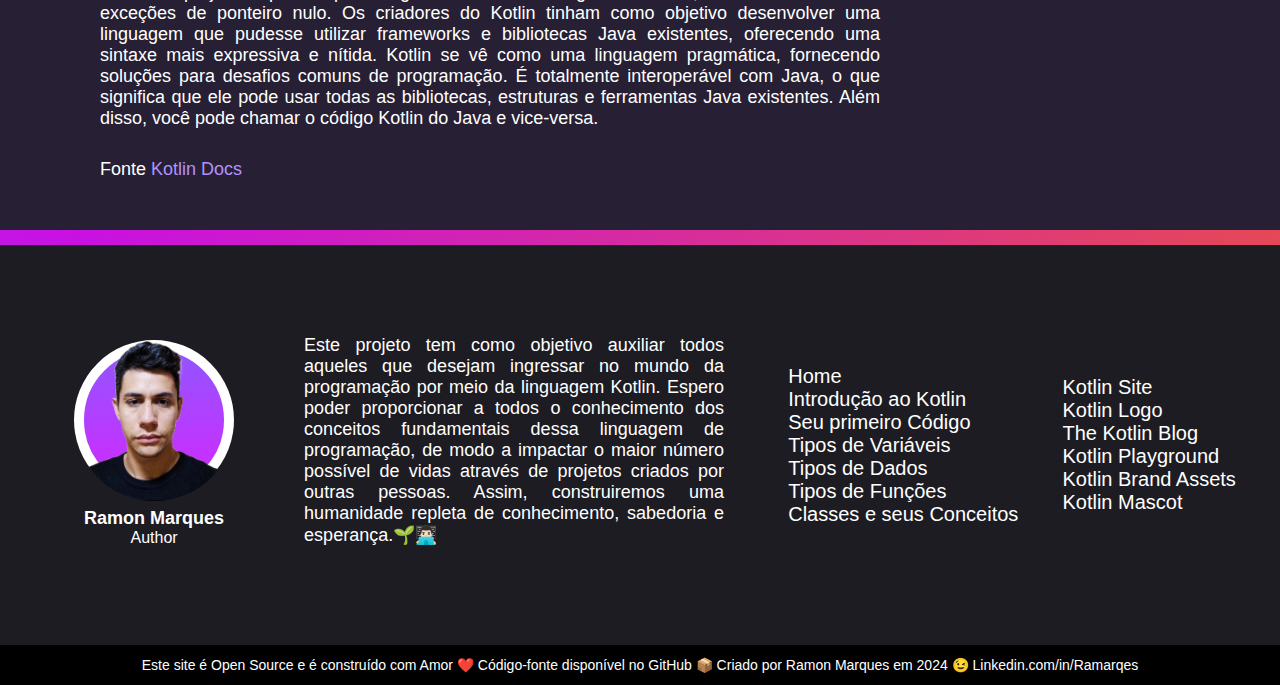
==== commit e100737c: "removendo titulos" ====
--- a/classes-e-seus-conceitos.html
+++ b/classes-e-seus-conceitos.html
@@ -27,7 +27,7 @@
     <header class="header-page">
         <a href="index.html" class="link-index">
             <img class="mini-logo-title-page" src="./assets/Kotlin Monochrome Logo White Mark RGB.svg">
-            <h1 class="title-page">Kotlin para Iniciantes | Classes e Seus Conceitos</h1>
+            <h1 class="title-page">Kotlin para Iniciantes</h1>
         </a>
     </header>
         <!--  Area dedicada aos cards que mostram os cursos -->
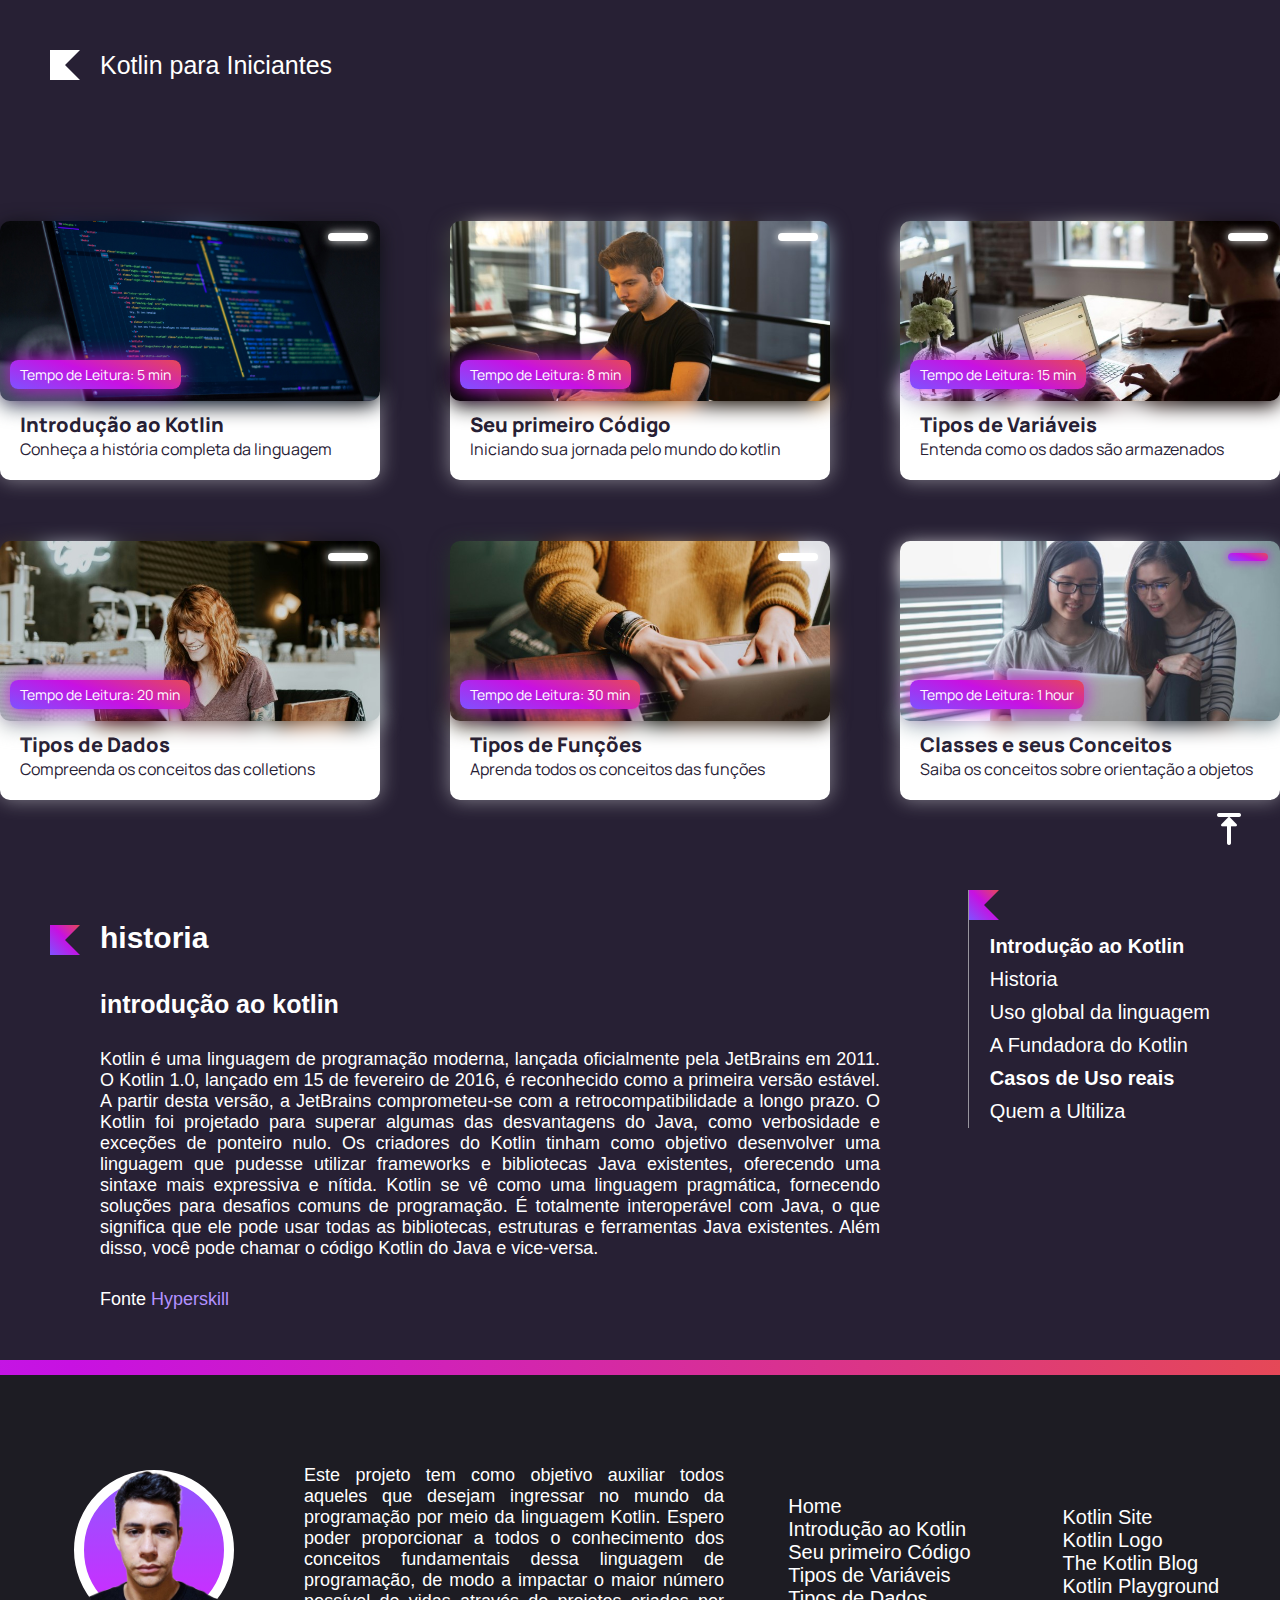
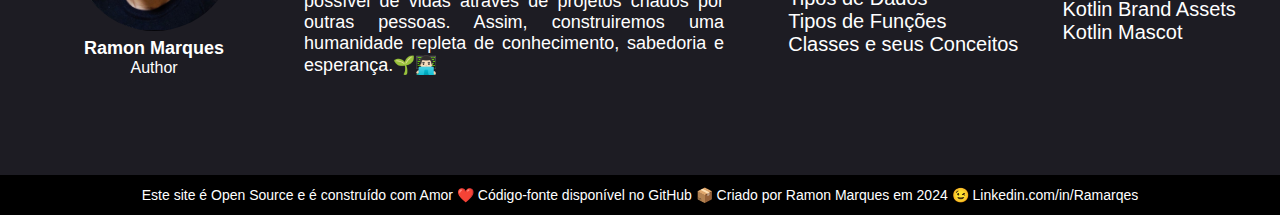
==== commit c0b7e99c: "cirando os guias do conteudos" ====
--- a/classes-e-seus-conceitos.html
+++ b/classes-e-seus-conceitos.html
@@ -133,118 +133,61 @@
         </div>
 
 
-<!-- Modelo base para criar um modulo -->
- <!-- Espaço em volta das seções onde é aplicado a distancia entre os modulos. -->
-    <!-- <div class="area-module">
-        Cabeçalho do modulo do curso
-        <div class="section-header">
-            Logo kotlin a lado esquerdo do titulo do modulo do curso
-            <img src="./assets/Kotlin Full Color Logo Mark RGB.svg" class="side-logo">
-            Titulo do modulo
-            <h3 class="section-title">module name</h3>
-        </div>
-        Conteudo do modulo
-        <div class="module-content">
-            Titulo do conteudo abordado
-            <h3 class="content-curse-title">title content</h3>
-            Conteudo do modulo abordado
-            <p class="content-curse">
-                content here!
-            </p>
-            fonte de ferencia das informações
-            <div class="font-section">
-                <p class="fonte-reference">fonte</p>
-                <a href="https://" target="_blank" class="fonte-name">name</a>
+    <div>
+        <!-- Parte Lateral para guia do Contudo -->
+        <div class="side-content-guide">
+            <div class="side-content-guide-logo-title">
+                <img src="./assets/Kotlin Full Color Logo Mark RGB.svg" class="side-logo-guide">
             </div>
-        </div>
-    </div> -->
-
-    <!-- Espaço em volta das seções onde é aplicado a distancia entre os modulos. -->
-    <div class="area-module" id="historia">
-        <!-- Cabeçalho do modulo do curso-->
-        <div class="section-header">
-            <!-- Logo kotlin a lado esquerdo do titulo do modulo do curso -->
-            <img src="./assets/Kotlin Full Color Logo Mark RGB.svg" class="side-logo">
-            <!-- Titulo do modulo -->
-            <h3 class="section-title">historia</h3>
-        </div>
-        <!-- Conteudo do modulo -->
-        <div class="module-content">
-            <!-- Titulo do conteudo abordado -->
-            <h3 class="content-curse-title">introdução ao kotlin</h3>
-            <!-- Conteudo do modulo abordado -->
-            <p class="content-curse">
-                Kotlin é uma linguagem de programação moderna, lançada oficialmente pela JetBrains em 2011. O Kotlin 1.0, lançado em 15 de fevereiro de 2016, é reconhecido como a primeira versão estável. A partir desta versão, a JetBrains comprometeu-se com a retrocompatibilidade a longo prazo. O Kotlin foi projetado para superar algumas das desvantagens do Java, como verbosidade e exceções de ponteiro nulo. Os criadores do Kotlin tinham como objetivo desenvolver uma linguagem que pudesse utilizar frameworks e bibliotecas Java existentes, oferecendo uma sintaxe mais expressiva e nítida.
-                Kotlin se vê como uma linguagem pragmática, fornecendo soluções para desafios comuns de programação. É totalmente interoperável com Java, o que significa que ele pode usar todas as bibliotecas, estruturas e ferramentas Java existentes. Além disso, você pode chamar o código Kotlin do Java e vice-versa.
-           </p>
-            <!-- fonte de ferencia das informações -->
-            <div class="font-section">
-                <p class="fonte-reference">fonte</p>
-                <a href="https://hyperskill.org/" target="_blank" class="fonte-name">hyperskill</a>
+
+        <div class="side-content-guide-links">
+            <a href="#introducao-ao-kotlin">
+                <h4 class="title-side-content">Introdução ao Kotlin</h4>
+            </a>
+            <a href="#historia">
+                <p class="side-content">Historia</p>
+            </a>
+            <a href="#uso-global-da-linguagem">
+                <p class="side-content">Uso global da linguagem</p>
+            </a>
+            <a href="#a-fundadora-do-kotlin">
+                <p class="side-content">A Fundadora do Kotlin</p>
+            </a>
+            <a href="#casos-de-uso-reais">
+                <h4 class="title-side-content">Casos de Uso reais</h4>
+            </a>
+            <a href="#quem-a-ultiliza">
+                <p class="side-content">Quem a Ultiliza</p>
+            </a>
+        </div>
+    </div>
+        <!-- Espaço em volta das seções onde é aplicado a distancia entre os modulos. -->
+        <div class="area-module" id="historia">
+            <!-- Cabeçalho do modulo do curso-->
+            <div class="section-header">
+                <!-- Logo kotlin a lado esquerdo do titulo do modulo do curso -->
+                <img src="./assets/Kotlin Full Color Logo Mark RGB.svg" class="side-logo">
+                <!-- Titulo do modulo -->
+                <h3 class="section-title">historia</h3>
             </div>
-        </div>
-    </div>
-
-    <div class="area-module" id="olamundo">
-        <!-- Cabeçalho do modulo do curso-->
-        <div class="section-header">
-            <!-- Logo kotlin a lado esquerdo do titulo do modulo do curso -->
-            <img src="./assets/Kotlin Full Color Logo Mark RGB.svg" class="side-logo">
-            <!-- Titulo do modulo -->
-            <h3 class="section-title">ola mundo</h3>
-        </div>
-        <!-- Conteudo do modulo -->
-        <div class="module-content">
-            <!-- Titulo do conteudo abordado -->
-            <h3 class="content-curse-title">seu primeiro codigo</h3>
-            <!-- Conteudo do modulo abordado -->
-            <p class="content-curse">
-                Kotlin é uma linguagem de programação moderna, lançada oficialmente pela JetBrains em 2011. O Kotlin 1.0, lançado em 15 de fevereiro de 2016, é reconhecido como a primeira versão estável. A partir desta versão, a JetBrains comprometeu-se com a retrocompatibilidade a longo prazo. O Kotlin foi projetado para superar algumas das desvantagens do Java, como verbosidade e exceções de ponteiro nulo. Os criadores do Kotlin tinham como objetivo desenvolver uma linguagem que pudesse utilizar frameworks e bibliotecas Java existentes, oferecendo uma sintaxe mais expressiva e nítida.
-                Kotlin se vê como uma linguagem pragmática, fornecendo soluções para desafios comuns de programação. É totalmente interoperável com Java, o que significa que ele pode usar todas as bibliotecas, estruturas e ferramentas Java existentes. Além disso, você pode chamar o código Kotlin do Java e vice-versa.
-           </p>
-            <!-- fonte de ferencia das informações -->
-            <div class="font-section">
-                <p class="fonte-reference">fonte</p>
-                <a href="https://kotlinlang.org/docs/kotlin-tour-hello-world.html" target="_blank" class="fonte-name">kotlin docs</a>
+            <!-- Conteudo do modulo -->
+            <div class="module-content">
+                <!-- Titulo do conteudo abordado -->
+                <h3 class="content-curse-title">introdução ao kotlin</h3>
+                <!-- Conteudo do modulo abordado -->
+                <p class="content-curse">
+                    Kotlin é uma linguagem de programação moderna, lançada oficialmente pela JetBrains em 2011. O Kotlin 1.0, lançado em 15 de fevereiro de 2016, é reconhecido como a primeira versão estável. A partir desta versão, a JetBrains comprometeu-se com a retrocompatibilidade a longo prazo. O Kotlin foi projetado para superar algumas das desvantagens do Java, como verbosidade e exceções de ponteiro nulo. Os criadores do Kotlin tinham como objetivo desenvolver uma linguagem que pudesse utilizar frameworks e bibliotecas Java existentes, oferecendo uma sintaxe mais expressiva e nítida.
+                    Kotlin se vê como uma linguagem pragmática, fornecendo soluções para desafios comuns de programação. É totalmente interoperável com Java, o que significa que ele pode usar todas as bibliotecas, estruturas e ferramentas Java existentes. Além disso, você pode chamar o código Kotlin do Java e vice-versa.
+                </p>
+                <!-- fonte de ferencia das informações -->
+                <div class="font-section">
+                    <p class="fonte-reference">fonte</p>
+                    <a href="https://hyperskill.org/" target="_blank" class="fonte-name">hyperskill</a>
+                </div>
             </div>
         </div>
-    </div>
-
-  
-    <!-- <div id="historia"></div>
-        <div class="section-header">
-            <img src="./assets/Kotlin Full Color Logo Mark RGB.svg" class="mini-logo">
-            <h3 class="module-title">historia</h3>
-        </div>
-        <div class="about-koltin">
-            <p>Kotlin é uma linguagem de programação moderna e versátil que pode ser aplicada em diversas atividades. Aqui estão algumas delas:</p>
-            <br>
-            <p><strong>📱Desenvolvimento Android:</strong> <br> Em 2017, o time do Android da Google oficialmente anunciou o Kotlin como a principal linguagem de programação para o desenvolvimento de aplicações Android, adicionando-a à lista de linguagens suportadas. Portanto, o Kotlin é amplamente utilizado para criar aplicativos Android.</p>
-            <br>
-            <p><strong> 👨🏻‍💻Desenvolvimento Web:</strong> <br> O Kotlin também pode ser usado para desenvolver aplicativos web e back-ends. Sua sintaxe semelhante ao Java facilita a transição para desenvolvedores familiarizados com essa linguagem.</p>
-            <br>
-            <p><strong>🖥️Desenvolvimento Desktop:</strong> <br>  Você pode criar aplicativos desktop usando Kotlin. Ele oferece recursos avançados, como programação funcional e expressões lambda, tornando o desenvolvimento mais eficiente.</p>
-            <br>
-            <p><strong>☕Desenvolvimento de Aplicações para a JVM:</strong> <br>  O Kotlin é compatível com a plataforma Java e pode ser executado em máquinas virtuais Java (JVM). Isso significa que você pode aproveitar bibliotecas existentes em Java para seus projetos Kotlin.</p>
-            <br>
-            <p>Em resumo, o Kotlin é uma escolha sólida para desenvolvedores que desejam escrever código de forma concisa, segura e eficiente em várias áreas, incluindo Android, web e desktop! 🚀👩‍💻</p>
-        </div>
-    <div class="section-header">
-        <img src="./assets/Kotlin Full Color Logo Mark RGB.svg" class="mini-logo">
-        <h3 class="module-title" id="olamundo">olá mundo</h3>
-    </div>
-<pre class="box-code">
-<span class="fun">fun</span> <span class="main">main</span>() {
-    println(<span class="println-text">"Hello, world!"</span>)
-    <span class="comment"> Hello, world!</span>
-}
-</pre>
-
-<div class="section-header">
-    <img src="./assets/Kotlin Full Color Logo Mark RGB.svg" class="mini-logo">
-    <h3 class="module-title" id="variáveis">variáveis</h3>
-</div> -->
-
+        
+    </div>
 <div class="go-to-top-page">
     <a class="link-go-to-top-page" href="#">
         <img src="./assets/arrow-alt-to-top.png">
